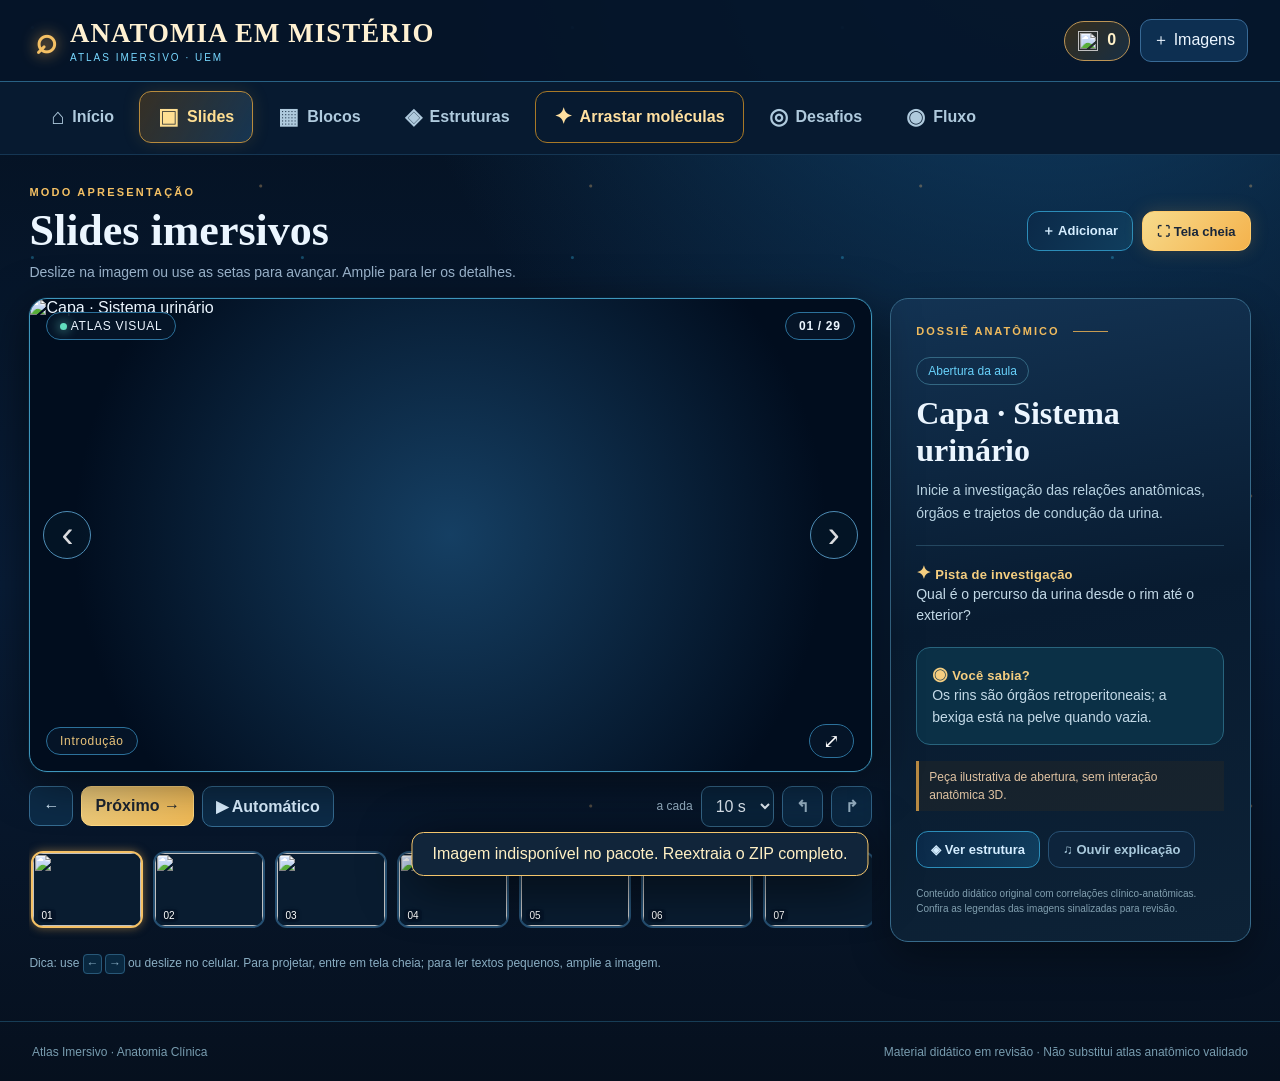
==== index.html @ 7cb75765 "Add files via upload" ====
<!doctype html>
<html lang="pt-BR">
<head>
 <meta charset="UTF-8"><meta name="viewport" content="width=device-width, initial-scale=1, viewport-fit=cover">
 <meta name="theme-color" content="#07152c"><meta name="description" content="Atlas Imersivo: slides anatômicos, blocos temáticos, 170 estruturas e desafios clínicos.">
 <meta name="apple-mobile-web-app-capable" content="yes"><meta name="apple-mobile-web-app-status-bar-style" content="black-translucent">
 <link rel="manifest" href="manifest.webmanifest"><link rel="icon" href="icons/icon-192.png"><link rel="apple-touch-icon" href="icons/icon-192.png">
 <title>Atlas Imersivo | Anatomia em Mistério</title>
 <link rel="stylesheet" href="style.css">
 <link rel="stylesheet" href="laboratorio.css">
</head>
<body>
 <div class="stars" aria-hidden="true"></div>
 <div class="app-shell">
  <header class="topbar">
   <button class="brand" data-route="inicio" aria-label="Ir para o início"><span class="brand-mark">⌕</span><span class="brand-text"><strong>ANATOMIA EM MISTÉRIO</strong><small>ATLAS IMERSIVO · UEM</small></span></button>
   <div class="top-right"><span class="coin-chip" title="Moedas recebidas em desafios"><img class="coin-icon" src="assets/1000051016.webp" alt=""> <strong id="coinsTop">0</strong></span><button id="importBtn" class="icon-button" title="Adicionar imagens ao atlas" aria-label="Adicionar imagens">＋ <span class="hide-mobile">Imagens</span></button><button id="installBtn" class="button-install" hidden>Instalar app</button></div>
  </header>
  <nav class="primary-nav" aria-label="Navegação principal">
   <button data-route="inicio" class="nav-item"><span>⌂</span> Início</button>
   <button data-route="slides" class="nav-item active"><span>▣</span> Slides</button>
   <button data-route="blocos" class="nav-item"><span>▦</span> Blocos</button>
   <button data-route="estruturas" class="nav-item"><span>◈</span> Estruturas</button>
   <a href="arrastar.html" class="nav-item lab-nav" style="display:flex;align-items:center;text-decoration:none;color:#ffe2a4"><span>✦</span> Arrastar moléculas</a><button data-route="desafios" class="nav-item"><span>◎</span> Desafios</button><button data-route="fluxo" class="nav-item"><span>◉</span> Fluxo</button>
  </nav>
  <main class="main">
   <section id="inicio" class="view" hidden>
    <div class="home-hero">
      <div class="hero-copy"><span class="eyebrow">UMA EXPERIÊNCIA DE INVESTIGAÇÃO ANATÔMICA</span><h1>Aprenda anatomia como quem desvenda um mistério.</h1><p>Apresente as imagens em sequência, navegue por blocos de estudo, investigue estruturas e resolva desafios com correlação clínica.</p><div class="hero-actions"><button class="btn btn-gold" data-route="slides">▶ Apresentar slides</button><button class="btn btn-outline" data-route="blocos">▦ Explorar blocos</button></div><div class="hero-metrics"><div><b id="homeTotalSlides">29</b><small>imagens</small></div><div><b id="homeTotalStructures">170</b><small>estruturas</small></div><div><b id="homeVisited">0</b><small>slides vistos</small></div></div></div>
      <img src="assets/hero.webp" alt="Ilustração digital do sistema urinário em estilo 3D anatômico" loading="lazy">
    </div>
    <div class="section-head"><div><span class="eyebrow">ESCOLHA SUA JORNADA</span><h2>Como quer estudar hoje?</h2></div></div>
    <div class="path-grid"><button class="path-card lab-path" onclick="window.location.href='arrastar.html'"><span class="path-icon">✦</span><h3>Jogar dentro do néfron</h3><p>Arraste moléculas com o dedo pelos destinos corretos: seis missões interativas, animações e moedas.</p><span class="path-link">Entrar no laboratório →</span></button><button data-route="slides" class="path-card"><span class="path-icon">▣</span><h3>Passar slides</h3><p>Avançar e voltar, projetar em tela cheia, ampliar e configurar avanço automático.</p><span class="path-link">Abrir apresentação →</span></button><button data-route="blocos" class="path-card"><span class="path-icon">▦</span><h3>Estudar em blocos</h3><p>Escolher por tema e abrir uma sequência específica sem perder a ordem da apresentação.</p><span class="path-link">Ver os blocos →</span></button><button data-route="estruturas" class="path-card"><span class="path-icon">◈</span><h3>Atlas anatômico</h3><p>Consultar 170 estruturas, explicação e curiosidade clínica individual.</p><span class="path-link">Explorar estruturas →</span></button></div>
   </section>

   <section id="slides" class="view">
    <div class="section-head"><div><span class="eyebrow">MODO APRESENTAÇÃO</span><h1>Slides imersivos</h1><p>Deslize na imagem ou use as setas para avançar. Amplie para ler os detalhes.</p></div><div class="section-head-actions"><button class="btn btn-outline btn-small" id="slidesImport">＋ Adicionar</button><button class="btn btn-gold btn-small" id="presentationBtn">⛶ Tela cheia</button></div></div>
    <div class="slide-layout">
     <div class="slide-primary">
      <div class="slide-stage" id="slideStage" tabindex="0" aria-label="Apresentação de imagens anatômicas">
       <div class="stage-top"><span class="live-pill"><span class="pulse"></span> ATLAS VISUAL</span><span class="counter" id="slideCounter">01 / 29</span></div>
       <img id="mainSlideImage" src="assets/1000051132.png" alt="Imagem anatômica do slide" draggable="false">
       <div class="stage-bottom"><span id="imageCategory">Enigma</span><button id="zoomSlide" title="Ampliar imagem" aria-label="Ampliar imagem">⤢</button></div>
       <button id="stagePrev" class="stage-arrow prev" aria-label="Slide anterior">‹</button><button id="stageNext" class="stage-arrow next" aria-label="Próximo slide">›</button>
      </div>
      <div class="slide-controls"><div class="control-group"><button id="prevSlide" class="control-btn" aria-label="Anterior">←</button><button id="nextSlide" class="control-btn control-primary">Próximo →</button><button id="playSlide" class="control-btn" aria-label="Avanço automático">▶ Automático</button></div><div class="control-group"><label class="seconds-label" for="intervalSlide">a cada</label><select id="intervalSlide" aria-label="Tempo entre slides"><option value="6">6 s</option><option value="10" selected>10 s</option><option value="15">15 s</option><option value="25">25 s</option></select><button id="movePrev" class="control-btn subtle" title="Mover slide para antes">↰</button><button id="moveNext" class="control-btn subtle" title="Mover slide para depois">↱</button></div></div>
      <div id="thumbStrip" class="thumb-strip" aria-label="Selecionar slide"></div>
     </div>
     <aside class="slide-info" id="slideInfo"><div class="info-label">DOSSIÊ ANATÔMICO <span class="info-line"></span></div><div class="info-tag" id="slideSubtitle">Investigação</div><h2 id="slideTitle"></h2><p id="slideDescription"></p><div class="info-section"><div class="info-title"><span>✦</span> Pista de investigação</div><p id="slideQuestion"></p></div><div class="info-section curiosity"><div class="info-title"><span>◉</span> Você sabia?</div><p id="slideCuriosity"></p></div><div class="caution" id="slideNote"></div><div class="info-actions"><button id="slideStructure" class="btn btn-outline btn-small">◈ Ver estrutura</button><button id="speakBtn" class="btn btn-quiet btn-small">♫ Ouvir explicação</button></div><div class="info-foot">Conteúdo didático original com correlações clínico-anatômicas. Confira as legendas das imagens sinalizadas para revisão.</div></aside>
    </div>
    <div class="kbd-hint">Dica: use <kbd>←</kbd> <kbd>→</kbd> ou deslize no celular. Para projetar, entre em tela cheia; para ler textos pequenos, amplie a imagem.</div>
   </section>

   <section id="blocos" class="view" hidden>
    <div class="section-head"><div><span class="eyebrow">ESTUDO MODULAR</span><h1>Blocos anatômicos</h1><p>Explore as imagens por assunto e abra qualquer bloco no modo Slides.</p></div><button id="blocksImport" class="btn btn-outline btn-small">＋ Adicionar imagens</button></div>
    <div class="filter-row" id="blocksFilters"></div><div class="block-grid" id="blockGrid"></div>
   </section>

   <section id="estruturas" class="view" hidden>
    <div class="section-head"><div><span class="eyebrow">ROTEIRO PRÁTICO DA UEM</span><h1>Atlas de estruturas</h1><p>Localização, explicação anatômica e curiosidade clínica organizadas em nove módulos.</p></div><span class="counter-pill" id="structureCount">170 estruturas</span></div>
    <div class="search-panel"><label class="visually-hidden" for="structureSearch">Buscar estrutura</label><input id="structureSearch" type="search" autocomplete="off" placeholder="⌕ Buscar rim, pelve renal, ureter, útero…"><select id="moduleSelect" aria-label="Filtrar módulo"><option value="all">Todos os módulos</option></select></div>
    <div class="structure-grid" id="structureGrid"></div><div class="more-area"><button id="moreStructures" class="btn btn-outline" hidden>Mostrar mais estruturas</button></div>
   </section>


   <section id="laboratorio" class="view lab-view" hidden aria-label="Jogo imersivo do néfron">
     <div class="lab-hero">
       <div><span class="lab-super">DOSSIÊ INTERATIVO • INVESTIGAÇÃO ANATÔMICA</span><h1>Missão <em>Néfron Vivo</em></h1><p>Você está dentro do laboratório renal. Toque em uma partícula e escolha seu destino, ou arraste-a até uma das zonas. Observe a resposta, aprenda a fisiologia e ganhe moedas.</p></div>
       <div class="lab-hero-score"><img src="assets/1000051016.webp" alt=""/><span>MOEDAS CONQUISTADAS</span><strong id="labCoins">0</strong></div>
     </div>
     <div class="lab-steps" id="labMissionNav" aria-label="Escolha a missão"></div>
     <div class="lab-console">
       <div class="lab-scene">
         <div class="lab-scene-frame">
           <div class="lab-scene-top"><span class="lab-scan-dot"></span><span id="labSceneTag">CÂMERA RENAL • VISTA DIDÁTICA</span><button type="button" id="labImageFull" aria-label="Ver ilustração ampliada">⤢</button></div>
           <img id="labAnatomy" class="lab-figure" src="assets/1000051017.webp" alt="Glomérulo em ilustração médica 3D"/>
           <div class="lab-visual-current" id="labVisualCurrent" aria-hidden="true"></div>
           <div class="lab-scanrings" aria-hidden="true"></div>
           <div class="lab-scene-foot"><span id="labSceneCaption">Barreira de filtração glomerular</span><span>● IMAGEM DIDÁTICA</span></div>
         </div>
         <div class="lab-journey" id="labJourney" aria-label="Andamento do percurso da urina"></div>
         <p class="lab-accuracy">Ilustrações fornecidas para estudo. Os elementos móveis são uma simulação didática, não um modelo 3D com hotspots anatômicos.</p>
         <div class="lab-learning"><div class="lab-learning-title">◎ MISSÃO ANATÔMICA</div><h3 id="labWhyTitle">Da corrente sanguínea ao filtrado</h3><p id="labWhyText"></p></div>
       </div>
       <div class="lab-controls">
         <div class="lab-console-head"><div><span class="lab-super" id="labMissionCode">FASE 01 / 04</span><h2 id="labMissionTitle">Filtração glomerular</h2></div><div class="lab-progress-ring" id="labProgressRing"><strong id="labProgressText">0/6</strong><small>ETAPAS</small></div></div>
         <p class="lab-mission-intro" id="labMissionIntro"></p>
         <div class="lab-progress-track" role="progressbar" aria-label="Progresso da missão" aria-valuemin="0" aria-valuemax="100" aria-valuenow="0" id="labProgressBar"><span id="labProgressFill"></span></div>
         <div class="lab-bank-title"><span>◈</span><strong id="labBankLabel">AMOSTRAS DO SANGUE</strong><span class="lab-hint">Toque ou arraste</span></div>
         <div class="lab-particles" id="labParticles" aria-label="Partículas disponíveis"></div>
         <p class="lab-select-note" id="labSelectNote" aria-live="polite">Escolha uma amostra para começar.</p>
         <div class="lab-zones" id="labTargets" aria-label="Destinos das partículas"></div>
         <div id="labFeedback" class="lab-feedback" role="status" aria-live="polite"><span class="lab-feedback-icon">?</span><div><b>Pronto para investigar?</b><p>Toque em uma partícula e selecione o destino correto.</p></div></div>
         <div class="lab-actions"><button type="button" id="labHintBtn" class="btn btn-outline">◉ Ver pista</button><button type="button" id="labRestartBtn" class="btn btn-outline">↻ Refazer</button><button type="button" id="labNextBtn" class="btn btn-gold" disabled>Próxima missão →</button></div>
       </div>
     </div>
     <div class="lab-bottom"><div class="lab-mini"><strong>Como funciona</strong><p>✓ Toque ou arraste • ✓ Observe o resultado • ✓ Ganhe moedas • ✓ Avance para a próxima fase</p></div><div class="lab-mini"><strong>Progresso salvo</strong><p id="labOverall">Nenhuma fase finalizada.</p></div></div>
   </section>

   <section id="fluxo" class="view" hidden><div class="lab-feature"><span>✦ NOVO JOGO</span><strong>Da imagem para a ação: classifique partículas e conduza a urina.</strong><button class="btn btn-gold btn-small" data-route="laboratorio">Abrir laboratório jogável →</button></div>
    <div class="section-head"><div><span class="eyebrow">MISSÃO FUNCIONAL</span><h1>Da filtração à eliminação</h1><p>Toque em cada etapa para acompanhar uma gota didática pelo sistema urinário.</p></div><span class="counter-pill" id="flowCounter">Etapa 1 de 7</span></div>
    <div class="flow-layout"><div class="flow-stage"><div class="flow-image-wrap"><img id="flowImage" alt="Ilustração da etapa do fluxo urinário"><span id="flowDrop" class="flow-drop" aria-hidden="true">💧</span></div><div class="flow-toolbar"><button class="btn btn-outline" id="flowPrev">← Voltar</button><button class="btn btn-gold" id="flowNext">Avançar →</button></div><div class="flow-steps" id="flowSteps"></div>
    <div class="molecule-game"><div class="molecule-head"><img src="assets/1000051015.webp" alt="Ampulheta sensorial com gotas coloridas"><div><span class="eyebrow">DESAFIO DO FILTRADO</span><h3>O que atravessa normalmente a barreira glomerular?</h3><p>Toque nas partículas que fazem parte do filtrado glomerular normal.</p></div></div><div class="molecules"><button data-molecule="agua" aria-label="Água"><img src="assets/1000051011.webp" alt=""><b>Água</b></button><button data-molecule="proteina" aria-label="Proteína grande"><img src="assets/1000051012.webp" alt=""><b>Proteína grande</b></button><button data-molecule="hemacia" aria-label="Hemácia"><img src="assets/1000051018.webp" alt=""><b>Hemácia</b></button><button data-molecule="ureia" aria-label="Ureia"><img src="assets/1000051016.webp" alt=""><b>Ureia</b></button></div><div id="moleculeFeedback" role="status" aria-live="polite">Escolha as partículas para testar sua hipótese.</div><button class="molecule-reset" id="resetMolecules">Reiniciar seleção</button></div>
   </div><div class="flow-info"><div class="info-label">DOSSIÊ FUNCIONAL</div><h2 id="flowTitle"></h2><p id="flowText"></p><div class="info-section curiosity"><div class="info-title">Você sabia?</div><p id="flowCuriosity"></p></div><p class="flow-disclaimer">A gota animada representa apenas uma jornada pedagógica. As imagens são estáticas e não reproduzem movimentos de líquidos em modelos 3D reais.</p><button class="btn btn-outline" id="flowOpenSlide">Ver imagem nos Slides</button></div></div>
   </section>

   <section id="desafios" class="view" hidden>
    <div class="section-head"><div><span class="eyebrow">LABORATÓRIO DE DESAFIOS</span><h1>Decifre a estrutura</h1><p>Leia a pista anatômica, identifique a estrutura correta e conquiste moedas.</p></div><span class="counter-pill" id="quizScore">0 acertos</span></div>
    <div class="quiz-layout"><div class="quiz-panel"><div class="quiz-head"><span class="live-pill">DESAFIO DE ANATOMIA</span><span id="quizModule" class="quiz-module">Rim e suprarrenal</span></div><h2>Qual estrutura corresponde à descrição?</h2><p id="quizPrompt">Preparando questão...</p><div class="quiz-answers" id="quizAnswers"></div><div id="quizFeedback" class="quiz-feedback" aria-live="polite"></div><div class="quiz-footer"><span>Responda para desbloquear a curiosidade clínica.</span><button id="nextQuiz" class="btn btn-gold btn-small">Outro desafio →</button></div></div><aside class="quiz-side"><span class="path-icon">✦</span><h3>Sua investigação</h3><p>As moedas e estruturas exploradas são salvas neste aparelho.</p><div class="quiz-stat"><span>Moedas</span><b id="coinsQuiz">0</b></div><div class="quiz-stat"><span>Respostas corretas</span><b id="correctQuiz">0</b></div><div class="quiz-stat"><span>Slides visitados</span><b id="slidesQuiz">0</b></div><button id="resetProgress" class="btn btn-quiet btn-small">Zerar progresso</button></aside></div>
   </section>
  </main>
  <footer class="footer"><span>Atlas Imersivo · Anatomia Clínica</span><span>Material didático em revisão · Não substitui atlas anatômico validado</span></footer>
 </div>
 <div class="zoom-modal" id="zoomModal" hidden role="dialog" aria-modal="true" aria-label="Imagem ampliada"><div class="zoom-actions"><span id="zoomCaption"></span><button id="zoomOut" aria-label="Reduzir imagem">−</button><button id="zoomReset" aria-label="Restaurar zoom">100%</button><button id="zoomIn" aria-label="Aumentar imagem">＋</button><button id="zoomClose" aria-label="Fechar">✕</button></div><div id="zoomCanvas" class="zoom-canvas"><img id="zoomImage" alt="Imagem ampliada" draggable="false"></div></div>
 <input type="file" id="fileInput" accept="image/png,image/jpeg,image/webp,image/avif" multiple hidden>
 <div id="toast" class="toast" role="status" aria-live="polite" hidden></div>
 <script type="application/json" id="slides-data">[
  {
    "id": "slide-01",
    "image": "assets/1000050918.png",
    "thumb": "assets/thumb-1000050918.webp",
    "title": "Capa · Sistema urinário",
    "subtitle": "Abertura da aula",
    "description": "Inicie a investigação das relações anatômicas, órgãos e trajetos de condução da urina.",
    "category": "Introdução",
    "question": "Qual é o percurso da urina desde o rim até o exterior?",
    "curiosity": "Os rins são órgãos retroperitoneais; a bexiga está na pelve quando vazia.",
    "structure": "Rins",
    "note": "Peça ilustrativa de abertura, sem interação anatômica 3D."
  },
  {
    "id": "slide-02",
    "image": "assets/1000050921.png",
    "thumb": "assets/thumb-1000050921.webp",
    "title": "Dossiê · Sistema urinário",
    "subtitle": "Visão integrada",
    "description": "Explore as funções renais, os principais órgãos e duas variações anatômicas.",
    "category": "Introdução",
    "question": "Diferencie rim, ureter, bexiga e uretra por suas funções.",
    "curiosity": "A posição renal depende do desenvolvimento embrionário e de suas relações retroperitoneais.",
    "structure": "Rim",
    "note": "Infográfico didático; revisar termos e textos antes de projetar como gabarito."
  },
  {
    "id": "slide-03",
    "image": "assets/1000051122.png",
    "thumb": "assets/thumb-03.webp",
    "title": "Dossiê · Funções dos rins",
    "subtitle": "Fisiologia integrada",
    "description": "Reveja homeostase, equilíbrio ácido-base, controle volêmico e eliminação de metabólitos.",
    "category": "Função",
    "question": "Selecione uma função renal e conecte-a a uma estrutura anatômica.",
    "curiosity": "Além de formar urina, os rins participam do controle da pressão arterial e produzem eritropoietina.",
    "structure": "Córtex renal",
    "note": "Funções devem ser explicadas com precisão fisiológica; regulação da glicose não é um mecanismo exclusivamente renal."
  },
  {
    "id": "slide-04",
    "image": "assets/1000051139.png",
    "thumb": "assets/thumb-1000051139.webp",
    "title": "Localização · Retroperitônio",
    "subtitle": "Topografia renal",
    "description": "Investigue a loja renal e seus limites, com atenção à fáscia renal e à gordura perirrenal.",
    "category": "Topografia",
    "question": "Aponte quais estruturas compõem a loja renal e o que a delimita.",
    "curiosity": "A gordura perirrenal é importante para amortecimento e sustentação do órgão.",
    "structure": "Fáscia renal",
    "note": "Esquema visual: limites e vasos precisam de revisão anatômica."
  },
  {
    "id": "slide-05",
    "image": "assets/1000051134.png",
    "thumb": "assets/thumb-1000051134.webp",
    "title": "Localização e envoltórios",
    "subtitle": "Topografia renal",
    "description": "Analise a posição retroperitoneal e a disposição dos envoltórios próximos aos rins.",
    "category": "Topografia",
    "question": "Diferencie cápsula fibrosa, gordura perirrenal e fáscia renal.",
    "curiosity": "A cápsula fibrosa fica intimamente aderida ao rim; a fáscia renal delimita o compartimento perirrenal.",
    "structure": "Cápsula fibrosa renal",
    "note": "Não use a imagem, isoladamente, para inferir relações vasculares."
  },
  {
    "id": "slide-06",
    "image": "assets/1000051133.png",
    "thumb": "assets/thumb-1000051133.webp",
    "title": "Envoltórios renais · Corte transversal",
    "subtitle": "Envoltórios",
    "description": "Compare cápsula fibrosa, gordura perirrenal e fáscia renal num corte axial.",
    "category": "Envoltórios",
    "question": "Qual camada toca diretamente o parênquima renal?",
    "curiosity": "A cápsula fibrosa adere à superfície renal e pode ser destacada em condições normais.",
    "structure": "Cápsula fibrosa renal",
    "note": "Imagem axial estilizada, com rótulos a verificar; orientação e proporções não equivalem a TC real."
  },
  {
    "id": "slide-07",
    "image": "assets/1000051135.png",
    "thumb": "assets/thumb-1000051135.webp",
    "title": "Relação posterior com as costelas",
    "subtitle": "Topografia renal",
    "description": "Observe a região lombar, a caixa torácica e a proteção óssea dos polos superiores.",
    "category": "Topografia",
    "question": "Qual costela costuma cruzar posteriormente o rim direito? E o esquerdo?",
    "curiosity": "O rim esquerdo relaciona-se habitualmente às costelas XI e XII, e o direito sobretudo à XII.",
    "structure": "Polo superior renal",
    "note": "A imagem contém generalização sobre as costelas; considerar assimetria entre os lados."
  },
  {
    "id": "slide-08",
    "image": "assets/1000050944.png",
    "thumb": "assets/thumb-1000050944.webp",
    "title": "Investigação · Costelas XI e XII",
    "subtitle": "Topografia renal",
    "description": "Compare os polos superiores dos rins com as costelas mais caudais em vista posterior.",
    "category": "Topografia",
    "question": "A relação com as costelas é exatamente igual à direita e à esquerda?",
    "curiosity": "A posição mais inferior do rim direito altera suas relações posteriores.",
    "structure": "Polo superior renal",
    "note": "ATENÇÃO: a relação com XI e XII não é simétrica; o rim direito tipicamente relaciona-se à XII e o esquerdo a XI e XII."
  },
  {
    "id": "slide-09",
    "image": "assets/1000051136.png",
    "thumb": "assets/thumb-1000051136.webp",
    "title": "Relações musculares posteriores",
    "subtitle": "Topografia renal",
    "description": "Reconheça psoas maior e quadrado do lombo em relação às superfícies posteriores renais.",
    "category": "Topografia",
    "question": "Onde ficam o psoas maior e o quadrado do lombo em relação ao rim?",
    "curiosity": "O acesso posterior ao rim requer atenção às camadas musculares, ao diafragma e à pleura.",
    "structure": "Face posterior renal",
    "note": "Ilustração esquemática; verificar a orientação dos vasos antes de citar sua disposição."
  },
  {
    "id": "slide-10",
    "image": "assets/1000050759.png",
    "thumb": "assets/thumb-1000050759.webp",
    "title": "Localização anatômica dos rins",
    "subtitle": "Topografia renal",
    "description": "Acompanhe a explicação de Dra. Yumi e Mika sobre os níveis vertebrais e as relações posteriores.",
    "category": "Topografia",
    "question": "Por que o rim direito está geralmente um pouco mais inferior?",
    "curiosity": "O fígado contribui para a posição inferior relativa do rim direito.",
    "structure": "Polo inferior renal",
    "note": "Arte narrativa didática, com informações vertebrais aproximadas."
  },
  {
    "id": "slide-11",
    "image": "assets/1000051127.png",
    "thumb": "assets/thumb-04.webp",
    "title": "Localização e relações dos rins",
    "subtitle": "Topografia renal",
    "description": "Observe níveis vertebrais, diferenças entre lados e relações com as vísceras abdominais.",
    "category": "Topografia",
    "question": "Associe rim direito ao fígado e rim esquerdo a estômago, baço e pâncreas.",
    "curiosity": "O rim direito costuma estar um pouco mais baixo por causa da presença do fígado.",
    "structure": "Face anterior renal",
    "note": "Ilustração esquemática: a posição exata dos órgãos varia entre indivíduos."
  },
  {
    "id": "slide-12",
    "image": "assets/1000051138.png",
    "thumb": "assets/thumb-1000051138.webp",
    "title": "Anatomia externa · Faces e margens",
    "subtitle": "Morfologia externa",
    "description": "Estude polos, margens, superfícies e hilo renal nos dois lados.",
    "category": "Morfologia",
    "question": "Qual margem renal apresenta o hilo e como é sua concavidade?",
    "curiosity": "Em geral, o hilo situa-se na margem medial, que é côncava.",
    "structure": "Margem medial do rim",
    "note": "A região do hilo contém vasos, nervos e sistema coletor, mas o ureter é continuação da pelve renal."
  },
  {
    "id": "slide-13",
    "image": "assets/1000051137.png",
    "thumb": "assets/thumb-1000051137.webp",
    "title": "Anatomia externa · Hilo renal",
    "subtitle": "Morfologia externa",
    "description": "Observe o hilo, a artéria, a veia e a continuação da pelve renal.",
    "category": "Morfologia",
    "question": "Qual a ordem clássica de anterior para posterior: veia, artéria e pelve?",
    "curiosity": "A relação usual é VAP: veia, artéria e pelve renal.",
    "structure": "Hilo renal",
    "note": "O ureter não é um vaso do pedículo; identificar separadamente pelve renal e ureter."
  },
  {
    "id": "slide-14",
    "image": "assets/1000051124.jpg",
    "thumb": "assets/thumb-05.webp",
    "title": "Rins · Faces e estruturas relacionadas",
    "subtitle": "Morfologia externa",
    "description": "Compare contornos renais e marque mentalmente margem lateral, margem medial e polo inferior.",
    "category": "Morfologia",
    "question": "Localize o hilo na margem medial e trace a saída do ureter.",
    "curiosity": "No hilo renal, a relação habitual de anterior para posterior é veia, artéria e pelve renal.",
    "structure": "Hilo renal",
    "note": "Verifique a correspondência entre números e legendas antes de usar como avaliação."
  },
  {
    "id": "slide-15",
    "image": "assets/1000051130.jpg",
    "thumb": "assets/thumb-06.webp",
    "title": "Rins · Peças anatômicas",
    "subtitle": "Morfologia externa",
    "description": "Estude peças renais com vasos do hilo e estruturas vizinhas, mantendo a comparação lado a lado.",
    "category": "Morfologia",
    "question": "Qual parte da imagem representa o polo superior e onde fica a margem medial?",
    "curiosity": "O tecido adiposo perirrenal contribui para a posição e proteção do rim no retroperitônio.",
    "structure": "Fáscia renal",
    "note": "A numeração deve ser conferida com fonte anatômica confiável."
  },
  {
    "id": "slide-16",
    "image": "assets/1000051129.jpg",
    "thumb": "assets/thumb-07.webp",
    "title": "Rim · Corte longitudinal",
    "subtitle": "Anatomia interna",
    "description": "Percorra córtex, medula, pirâmides, papilas, cálices menores e maiores e pelve renal.",
    "category": "Corte renal",
    "question": "Siga: papila → cálice menor → cálice maior → pelve renal → ureter.",
    "curiosity": "O ápice de cada pirâmide forma uma papila que escoa urina para um cálice menor.",
    "structure": "Papila renal",
    "note": "A numeração é parte da imagem original; as estruturas devem ser identificadas com base anatômica."
  },
  {
    "id": "slide-17",
    "image": "assets/1000051128.png",
    "thumb": "assets/thumb-08.webp",
    "title": "Rim · Atlas numerado",
    "subtitle": "Anatomia interna",
    "description": "Revise os compartimentos do parênquima e o sistema coletor no corte longitudinal.",
    "category": "Corte renal",
    "question": "Diferencie a coluna renal, que é tecido cortical, da pirâmide renal, que pertence à medula.",
    "curiosity": "Os cálices menores recolhem urina nas papilas; a pelve é a dilatação que precede o ureter.",
    "structure": "Pelve renal",
    "note": "Revisar numeração e posições dos rótulos antes de utilizar como gabarito."
  },
  {
    "id": "slide-18",
    "image": "assets/1000051126.png",
    "thumb": "assets/thumb-09.webp",
    "title": "Irrigação renal e suprarrenal",
    "subtitle": "Anatomia vascular",
    "description": "Investigue os ramos segmentares, interlobares e arqueados e sua relação com o rim.",
    "category": "Vascularização",
    "question": "Partindo da artéria renal, procure o trajeto até vasos arqueados na junção corticomedular.",
    "curiosity": "As artérias renais segmentares são funcionalmente terminais, com importância em ressecções segmentares.",
    "structure": "Artéria arqueada",
    "note": "Esquema para estudo; confirmar origens e rótulos dos ramos antes de utilizá-lo como referência cirúrgica."
  },
  {
    "id": "slide-19",
    "image": "assets/1000051017.webp",
    "thumb": "assets/thumb-1000051017.webp",
    "title": "Glomérulo · início da filtração",
    "subtitle": "Fluxo funcional",
    "description": "Observe a representação do corpúsculo renal com capilares e espaço capsular.",
    "category": "Fluxo",
    "question": "Onde o ultrafiltrado se acumula antes de seguir ao túbulo proximal?",
    "curiosity": "A barreira de filtração envolve endotélio fenestrado, membrana basal glomerular e podócitos.",
    "structure": "Cápsula glomerular",
    "note": "Modelo gráfico estilizado, não representa todos os detalhes microscópicos."
  },
  {
    "id": "slide-20",
    "image": "assets/1000050855.webp",
    "thumb": "assets/thumb-1000050855.webp",
    "title": "Néfron · Trajeto tubular",
    "subtitle": "Fluxo funcional",
    "description": "Percorra o túbulo contorcido proximal, alça do néfron, túbulo distal e sistema coletor.",
    "category": "Fluxo",
    "question": "Que segmento desce em direção à medula e retorna ao córtex?",
    "curiosity": "A organização em contracorrente participa da concentração urinária.",
    "structure": "Néfron",
    "note": "Modelo artístico simplificado; sua imagem isolada não substitui atlas histológico."
  },
  {
    "id": "slide-21",
    "image": "assets/1000051021.webp",
    "thumb": "assets/thumb-1000051021.webp",
    "title": "Trocas tubulares · Reabsorção",
    "subtitle": "Fluxo funcional",
    "description": "Observe a representação da interface entre epitélio tubular e sangue.",
    "category": "Fluxo",
    "question": "A reabsorção tubular ocorre do lúmen em direção ao interstício e aos capilares.",
    "curiosity": "A maior parte da água e do sódio filtrados é reabsorvida ao longo do néfron.",
    "structure": "Túbulo proximal",
    "note": "Esquema visual das trocas; os trajetos e setas não são rotulados por soluto."
  },
  {
    "id": "slide-22",
    "image": "assets/1000050858.webp",
    "thumb": "assets/thumb-1000050858.webp",
    "title": "Rim em corte · Sistema coletor",
    "subtitle": "Fluxo funcional",
    "description": "Siga o percurso do conteúdo urinário pelos cálices e pela pelve renal.",
    "category": "Fluxo",
    "question": "Qual estrutura recebe a urina diretamente da papila renal?",
    "curiosity": "O cálice menor envolve a papila renal antes de se unir aos cálices maiores.",
    "structure": "Cálice renal menor",
    "note": "Arte de referência 3D estática; setas indicam fluxo esquemático."
  },
  {
    "id": "slide-23",
    "image": "assets/1000051025.webp",
    "thumb": "assets/thumb-1000051025.webp",
    "title": "Ureter · Peristaltismo",
    "subtitle": "Fluxo funcional",
    "description": "Observe as camadas do ureter e imagine o deslocamento da urina por contrações musculares.",
    "category": "Fluxo",
    "question": "Qual mecanismo move a urina quando estamos deitados?",
    "curiosity": "As ondas peristálticas transportam a urina independentemente da gravidade.",
    "structure": "Ureter",
    "note": "Ilustração artística estática, não é modelo tridimensional manipulável."
  },
  {
    "id": "slide-24",
    "image": "assets/1000051014.webp",
    "thumb": "assets/thumb-1000051014.webp",
    "title": "Bexiga · Armazenamento e saída",
    "subtitle": "Fluxo funcional",
    "description": "Examine a bexiga aberta e o óstio interno da uretra.",
    "category": "Fluxo",
    "question": "Qual região triangular tem vértices nos óstios ureterais e uretral interno?",
    "curiosity": "O trígono vesical tem mucosa mais fixa que outras regiões da bexiga.",
    "structure": "Trígono vesical",
    "note": "Arte conceitual, não possui hotspots anatômicos reais."
  },
  {
    "id": "slide-25",
    "image": "assets/1000051013.webp",
    "thumb": "assets/thumb-1000051013.webp",
    "title": "Bexiga · Enchimento",
    "subtitle": "Fluxo funcional",
    "description": "Compare a distensão da bexiga e o acúmulo gradual de urina.",
    "category": "Fluxo",
    "question": "Qual músculo da parede vesical participa do esvaziamento?",
    "curiosity": "O músculo detrusor contrai durante a micção; os esfíncteres regulam a saída.",
    "structure": "Músculo detrusor",
    "note": "Arte conceitual, não representa o padrão real de jato urinário."
  },
  {
    "id": "slide-26",
    "image": "assets/1000050763.png",
    "thumb": "assets/thumb-1000050763.webp",
    "title": "Caso clínico · Uretra masculina",
    "subtitle": "Uretra e pelve",
    "description": "Estude as quatro regiões uretrais e as estruturas anatômicas da uretra prostática.",
    "category": "Uretra",
    "question": "Que porção atravessa a próstata e apresenta o colículo seminal?",
    "curiosity": "A hiperplasia prostática pode comprimir a uretra prostática e reduzir o jato urinário.",
    "structure": "Uretra prostática",
    "note": "Desenho ilustrativo; observar a ordem das regiões e a diferença entre ductos e seios prostáticos."
  },
  {
    "id": "slide-27",
    "image": "assets/1000051125.png",
    "thumb": "assets/thumb-10.webp",
    "title": "Pelve · Corte mediano",
    "subtitle": "Pelve feminina",
    "description": "Observe relações entre bexiga, útero, vagina e reto em um plano sagital esquemático.",
    "category": "Pelve",
    "question": "Analise as relações da bexiga com útero e vagina em um corte sagital feminino.",
    "curiosity": "A escavação retouterina é a parte mais declive da cavidade peritoneal feminina em posição ortostática.",
    "structure": "Fórnice da vagina",
    "note": "ATENÇÃO: o título superior da imagem diz “pelve masculina”, mas representa anatomia feminina. Usar como ilustração a revisar."
  },
  {
    "id": "slide-28",
    "image": "assets/1000051132.png",
    "thumb": "assets/thumb-01.webp",
    "title": "Enigma 01 · Variações anatômicas",
    "subtitle": "Anatomia em Mistério",
    "description": "Investigue uma configuração incomum dos polos renais e identifique as referências normais antes de levantar hipóteses.",
    "category": "Enigma",
    "question": "Identifique as faces, margens, polos e a posição do hilo renal antes de interpretar uma imagem.",
    "curiosity": "A posição relativa dos polos e do hilo auxilia a reconhecer variações de rotação e fusão renal.",
    "structure": "Hilo renal",
    "note": "A figura é um enigma ilustrativo, não um exame diagnóstico para interpretação isolada."
  },
  {
    "id": "slide-29",
    "image": "assets/1000051131.png",
    "thumb": "assets/thumb-02.webp",
    "title": "Caso 03 · Rim pélvico",
    "subtitle": "Anatomia em Mistério",
    "description": "Compare a posição renal habitual com um rim ectópico na pelve e investigue suas novas relações topográficas.",
    "category": "Enigma",
    "question": "Em um rim pélvico, a posição, rotação e vascularização podem variar em relação ao padrão habitual.",
    "curiosity": "Durante a ascensão embrionária, o rim pode permanecer na pelve, e vasos acessórios podem persistir.",
    "structure": "Polo inferior renal",
    "note": "A imagem é didática; relações específicas e vasos devem ser confirmados em um modelo validado."
  }
]</script>
 <script type="application/json" id="atlas-data">{
  "titulo": "ATLAS IMERSIVO | Anatomia Clínica — Roteiro PWA",
  "subtitulo": "Sistemas urinário e genitais, parede pélvica e períneo",
  "base_estrutural": "Roteiro prático de Anatomia, UEM/DCM/Medicina, seis páginas, fornecido pela usuária",
  "referencia_conceitual": "Moore: Anatomia Orientada para a Clínica, 9ª edição (Guanabara Koogan); textos didáticos autorais, sem referência a trechos/páginas específicos",
  "quantidade_total_de_entradas": 170,
  "modulos": [
    {
      "modulo": "01 — Rim e suprarrenal",
      "pagina_roteiro": 1,
      "cena_3d": "Rins em retroperitônio com transparência progressiva, secção coronal, vasos e pirâmides destacáveis",
      "estruturas": [
        {
          "id": "01_—_rim_e_suprarrenal-001",
          "estrutura": "Margem lateral do rim",
          "explicacao": "Contorno convexo voltado lateralmente, oposto ao hilo renal.",
          "curiosidade_clinica": "Na ultrassonografia, seu contorno ajuda a reconhecer a morfologia renal.",
          "pagina_roteiro": 1
        },
        {
          "id": "01_—_rim_e_suprarrenal-002",
          "estrutura": "Margem medial do rim",
          "explicacao": "Borda côncava voltada para os grandes vasos, onde se abre o hilo.",
          "curiosidade_clinica": "Na vizinhança do hilo situam-se vasos e a pelve renal, essenciais em cirurgias.",
          "pagina_roteiro": 1
        },
        {
          "id": "01_—_rim_e_suprarrenal-003",
          "estrutura": "Hilo renal",
          "explicacao": "Fenda da margem medial que dá passagem ao pedículo renal.",
          "curiosidade_clinica": "Em geral, da frente para trás, encontram-se veia, artéria e pelve renal.",
          "pagina_roteiro": 1
        },
        {
          "id": "01_—_rim_e_suprarrenal-004",
          "estrutura": "Face anterior renal",
          "explicacao": "Superfície relacionada a vísceras abdominais e peritônio, com contatos distintos à direita e à esquerda.",
          "curiosidade_clinica": "O rim direito relaciona-se anteriormente ao fígado; o esquerdo, ao baço e ao estômago.",
          "pagina_roteiro": 1
        },
        {
          "id": "01_—_rim_e_suprarrenal-005",
          "estrutura": "Face posterior renal",
          "explicacao": "Superfície apoiada na parede posterior do abdome e músculos adjacentes.",
          "curiosidade_clinica": "O contato com diafragma e costelas explica cuidados no acesso posterior ao rim.",
          "pagina_roteiro": 1
        },
        {
          "id": "01_—_rim_e_suprarrenal-006",
          "estrutura": "Polo superior renal",
          "explicacao": "Extremidade cranial do rim, próxima à glândula suprarrenal.",
          "curiosidade_clinica": "O rim esquerdo costuma estar ligeiramente mais alto que o direito.",
          "pagina_roteiro": 1
        },
        {
          "id": "01_—_rim_e_suprarrenal-007",
          "estrutura": "Polo inferior renal",
          "explicacao": "Extremidade caudal, normalmente abaixo do polo superior contralateral correspondente.",
          "curiosidade_clinica": "A posição dos polos muda com a respiração pela mobilidade renal.",
          "pagina_roteiro": 1
        },
        {
          "id": "01_—_rim_e_suprarrenal-008",
          "estrutura": "Corpo adiposo pararrenal",
          "explicacao": "Gordura externa à fáscia renal que contribui para sustentação e proteção.",
          "curiosidade_clinica": "Diferencie a gordura pararrenal da perirrenal ao interpretar imagens tomográficas.",
          "pagina_roteiro": 1
        },
        {
          "id": "01_—_rim_e_suprarrenal-009",
          "estrutura": "Fáscia renal",
          "explicacao": "Envoltório de tecido conjuntivo que delimita o compartimento perirrenal.",
          "curiosidade_clinica": "Coleções podem se disseminar conforme os planos fasciais retroperitoneais.",
          "pagina_roteiro": 1
        },
        {
          "id": "01_—_rim_e_suprarrenal-010",
          "estrutura": "Cápsula adiposa perirrenal",
          "explicacao": "Tecido adiposo entre a cápsula fibrosa e a fáscia renal.",
          "curiosidade_clinica": "A gordura perirrenal ajuda a amortecer movimentos e impactos.",
          "pagina_roteiro": 1
        },
        {
          "id": "01_—_rim_e_suprarrenal-011",
          "estrutura": "Cápsula fibrosa renal",
          "explicacao": "Lâmina conjuntiva resistente que recobre diretamente o parênquima renal.",
          "curiosidade_clinica": "Em alguns processos inflamatórios, sua separação cirúrgica pode ser difícil.",
          "pagina_roteiro": 1
        },
        {
          "id": "01_—_rim_e_suprarrenal-012",
          "estrutura": "Córtex renal",
          "explicacao": "Zona periférica que abriga corpúsculos renais e segmentos tubulares.",
          "curiosidade_clinica": "A distinção córtico-medular é parâmetro de avaliação ultrassonográfica.",
          "pagina_roteiro": 1
        },
        {
          "id": "01_—_rim_e_suprarrenal-013",
          "estrutura": "Colunas renais",
          "explicacao": "Extensões do córtex que penetram entre as pirâmides medulares.",
          "curiosidade_clinica": "Colunas proeminentes podem simular massas, apesar de serem variantes normais.",
          "pagina_roteiro": 1
        },
        {
          "id": "01_—_rim_e_suprarrenal-014",
          "estrutura": "Pirâmides renais",
          "explicacao": "Estruturas cônicas medulares cujos ápices se dirigem aos cálices.",
          "curiosidade_clinica": "Os túbulos coletores conduzem urina em direção às papilas.",
          "pagina_roteiro": 1
        },
        {
          "id": "01_—_rim_e_suprarrenal-015",
          "estrutura": "Papilas renais",
          "explicacao": "Ápices das pirâmides que desembocam nos cálices menores.",
          "curiosidade_clinica": "Obstrução ou necrose papilar pode alterar a drenagem urinária.",
          "pagina_roteiro": 1
        },
        {
          "id": "01_—_rim_e_suprarrenal-016",
          "estrutura": "Cálices renais menores",
          "explicacao": "Pequenas cavidades que recebem urina das papilas.",
          "curiosidade_clinica": "O número e a disposição dos cálices variam entre indivíduos.",
          "pagina_roteiro": 1
        },
        {
          "id": "01_—_rim_e_suprarrenal-017",
          "estrutura": "Cálices renais maiores",
          "explicacao": "Cavidades formadas pela confluência de cálices menores.",
          "curiosidade_clinica": "São parte do sistema coletor visualizado em exames contrastados.",
          "pagina_roteiro": 1
        },
        {
          "id": "01_—_rim_e_suprarrenal-018",
          "estrutura": "Pelve renal",
          "explicacao": "Expansão funiliforme que recebe urina dos cálices maiores antes do ureter.",
          "curiosidade_clinica": "Cálculos nessa região podem comprometer a drenagem de vários cálices.",
          "pagina_roteiro": 1
        },
        {
          "id": "01_—_rim_e_suprarrenal-019",
          "estrutura": "Artéria segmentar renal superior",
          "explicacao": "Ramo arterial que irriga um território renal superior.",
          "curiosidade_clinica": "As artérias segmentares têm pouca circulação colateral funcional, relevante em ressecções.",
          "pagina_roteiro": 1
        },
        {
          "id": "01_—_rim_e_suprarrenal-020",
          "estrutura": "Artéria segmentar renal anterossuperior",
          "explicacao": "Ramo destinado ao segmento anterossuperior do rim.",
          "curiosidade_clinica": "A irrigação por segmentos permite planejar cirurgias poupadoras de parênquima.",
          "pagina_roteiro": 1
        },
        {
          "id": "01_—_rim_e_suprarrenal-021",
          "estrutura": "Artéria segmentar renal anteroinferior",
          "explicacao": "Ramo destinado ao segmento anteroinferior do rim.",
          "curiosidade_clinica": "A obstrução pode causar isquemia no território irrigado.",
          "pagina_roteiro": 1
        },
        {
          "id": "01_—_rim_e_suprarrenal-022",
          "estrutura": "Artéria segmentar renal inferior",
          "explicacao": "Ramo que atende predominantemente a porção inferior do rim.",
          "curiosidade_clinica": "Artérias polares acessórias podem acompanhar variações dessa distribuição.",
          "pagina_roteiro": 1
        },
        {
          "id": "01_—_rim_e_suprarrenal-023",
          "estrutura": "Artéria arqueada renal",
          "explicacao": "Vaso que acompanha a junção corticomedular, na base das pirâmides.",
          "curiosidade_clinica": "Sua distribuição ajuda a entender a ramificação intrarrenal em imagens.",
          "pagina_roteiro": 1
        },
        {
          "id": "01_—_rim_e_suprarrenal-024",
          "estrutura": "Glândula suprarrenal",
          "explicacao": "Órgão endócrino sobre o polo superior renal, separado funcionalmente do rim.",
          "curiosidade_clinica": "Apesar da proximidade, sua função é hormonal, não de produção de urina.",
          "pagina_roteiro": 1
        },
        {
          "id": "01_—_rim_e_suprarrenal-025",
          "estrutura": "Artérias suprarrenais superiores",
          "explicacao": "Ramos geralmente originados das artérias frênicas inferiores.",
          "curiosidade_clinica": "Uma pequena glândula recebe múltiplos ramos arteriais.",
          "pagina_roteiro": 1
        },
        {
          "id": "01_—_rim_e_suprarrenal-026",
          "estrutura": "Artéria suprarrenal média",
          "explicacao": "Ramo normalmente proveniente da aorta abdominal.",
          "curiosidade_clinica": "O padrão vascular pode variar e importa no planejamento operatório.",
          "pagina_roteiro": 1
        },
        {
          "id": "01_—_rim_e_suprarrenal-027",
          "estrutura": "Artérias suprarrenais inferiores",
          "explicacao": "Ramos habitualmente derivados das artérias renais.",
          "curiosidade_clinica": "As veias suprarrenais têm drenagem assimétrica entre direita e esquerda.",
          "pagina_roteiro": 1
        }
      ],
      "quantidade": 27
    },
    {
      "modulo": "02 — Ureter, bexiga e uretra",
      "pagina_roteiro": 1,
      "cena_3d": "Percurso da urina com gota luminosa, ureter com peristalse e bexiga em corte móvel",
      "estruturas": [
        {
          "id": "02_—_ureter,_bexiga_e_uretra-001",
          "estrutura": "Parte abdominal do ureter",
          "explicacao": "Segmento retroperitoneal que desce da pelve renal até a entrada da pelve.",
          "curiosidade_clinica": "Um cálculo pode impactar-se próximo à junção ureteropélvica.",
          "pagina_roteiro": 1
        },
        {
          "id": "02_—_ureter,_bexiga_e_uretra-002",
          "estrutura": "Parte pélvica do ureter",
          "explicacao": "Segmento que percorre a parede lateral pélvica em direção à bexiga.",
          "curiosidade_clinica": "Na mulher, passa inferiormente à artéria uterina, relação cirúrgica decisiva.",
          "pagina_roteiro": 1
        },
        {
          "id": "02_—_ureter,_bexiga_e_uretra-003",
          "estrutura": "Parte intramural do ureter",
          "explicacao": "Trajeto oblíquo do ureter através da parede vesical.",
          "curiosidade_clinica": "Sua obliquidade ajuda a limitar o refluxo de urina durante a micção.",
          "pagina_roteiro": 1
        },
        {
          "id": "02_—_ureter,_bexiga_e_uretra-004",
          "estrutura": "Ápice da bexiga e ligamento umbilical mediano",
          "explicacao": "Extremidade anterior da bexiga, relacionada ao remanescente fibroso do úraco.",
          "curiosidade_clinica": "Persistências do úraco podem originar alterações na linha mediana.",
          "pagina_roteiro": 1
        },
        {
          "id": "02_—_ureter,_bexiga_e_uretra-005",
          "estrutura": "Corpo da bexiga",
          "explicacao": "Porção distensível que armazena urina entre as micções.",
          "curiosidade_clinica": "Seu volume e sua forma mudam consideravelmente ao encher.",
          "pagina_roteiro": 1
        },
        {
          "id": "02_—_ureter,_bexiga_e_uretra-006",
          "estrutura": "Fundo da bexiga",
          "explicacao": "Superfície posterior, oposta ao ápice, relacionada a estruturas pélvicas.",
          "curiosidade_clinica": "As relações do fundo diferem entre as anatomias masculina e feminina.",
          "pagina_roteiro": 1
        },
        {
          "id": "02_—_ureter,_bexiga_e_uretra-007",
          "estrutura": "Úvula da bexiga",
          "explicacao": "Pequena elevação próxima ao óstio interno da uretra, mais perceptível em certos casos.",
          "curiosidade_clinica": "Na próstata aumentada, a elevação na região do colo pode se acentuar.",
          "pagina_roteiro": 1
        },
        {
          "id": "02_—_ureter,_bexiga_e_uretra-008",
          "estrutura": "Trígono vesical",
          "explicacao": "Área lisa delimitada pelos dois óstios ureterais e pelo óstio interno da uretra.",
          "curiosidade_clinica": "Sua mucosa é menos pregueada do que a do restante da bexiga vazia.",
          "pagina_roteiro": 1
        },
        {
          "id": "02_—_ureter,_bexiga_e_uretra-009",
          "estrutura": "Prega interuretérica",
          "explicacao": "Relevo mucoso que une os óstios dos dois ureteres.",
          "curiosidade_clinica": "Serve como referência de orientação durante a cistoscopia.",
          "pagina_roteiro": 1
        },
        {
          "id": "02_—_ureter,_bexiga_e_uretra-010",
          "estrutura": "Óstio ureteral",
          "explicacao": "Abertura pela qual cada ureter desemboca na bexiga.",
          "curiosidade_clinica": "O aspecto dos jatos ureterais pode ser observado em exames endoscópicos.",
          "pagina_roteiro": 1
        },
        {
          "id": "02_—_ureter,_bexiga_e_uretra-011",
          "estrutura": "Óstio interno da uretra",
          "explicacao": "Abertura na saída da bexiga para a uretra.",
          "curiosidade_clinica": "Integra a região do colo vesical, fundamental no mecanismo de continência.",
          "pagina_roteiro": 1
        },
        {
          "id": "02_—_ureter,_bexiga_e_uretra-012",
          "estrutura": "Uretra masculina intramural",
          "explicacao": "Curto trecho uretral no colo vesical, antes da próstata.",
          "curiosidade_clinica": "Sua topografia participa dos mecanismos de fechamento do colo vesical.",
          "pagina_roteiro": 1
        },
        {
          "id": "02_—_ureter,_bexiga_e_uretra-013",
          "estrutura": "Uretra masculina prostática",
          "explicacao": "Segmento que atravessa a próstata e recebe aberturas dos ductos ejaculatórios.",
          "curiosidade_clinica": "Doenças da próstata podem alterar o fluxo urinário.",
          "pagina_roteiro": 1
        },
        {
          "id": "02_—_ureter,_bexiga_e_uretra-014",
          "estrutura": "Uretra masculina membranácea",
          "explicacao": "Trecho curto que atravessa a região do esfíncter externo da uretra.",
          "curiosidade_clinica": "Lesões pélvicas podem comprometer esse segmento e a continência.",
          "pagina_roteiro": 1
        },
        {
          "id": "02_—_ureter,_bexiga_e_uretra-015",
          "estrutura": "Uretra masculina esponjosa",
          "explicacao": "Segmento longo que percorre o corpo esponjoso do pênis.",
          "curiosidade_clinica": "Possui dilatação distal chamada fossa navicular.",
          "pagina_roteiro": 1
        },
        {
          "id": "02_—_ureter,_bexiga_e_uretra-016",
          "estrutura": "Óstio externo da uretra masculina",
          "explicacao": "Abertura terminal da uretra na glande.",
          "curiosidade_clinica": "É um dos pontos relativamente estreitos da uretra masculina.",
          "pagina_roteiro": 1
        },
        {
          "id": "02_—_ureter,_bexiga_e_uretra-017",
          "estrutura": "Fossa navicular da uretra",
          "explicacao": "Dilatação distal da uretra esponjosa localizada na glande.",
          "curiosidade_clinica": "Seu formato é relevante para instrumentação uretral.",
          "pagina_roteiro": 1
        },
        {
          "id": "02_—_ureter,_bexiga_e_uretra-018",
          "estrutura": "Óstio interno da uretra feminina",
          "explicacao": "Abertura da uretra no colo da bexiga.",
          "curiosidade_clinica": "A uretra feminina é mais curta do que a masculina.",
          "pagina_roteiro": 1
        },
        {
          "id": "02_—_ureter,_bexiga_e_uretra-019",
          "estrutura": "Óstio externo da uretra feminina",
          "explicacao": "Abertura uretral no vestíbulo da vulva, anterior ao óstio vaginal.",
          "curiosidade_clinica": "Sua proximidade com o períneo ajuda a compreender a ascensão de infecções.",
          "pagina_roteiro": 1
        }
      ],
      "quantidade": 19
    },
    {
      "modulo": "03 — Escroto, testículo, epidídimo e funículo",
      "pagina_roteiro": 2,
      "cena_3d": "Anatomia masculina em 3D com camadas do escroto destacáveis, testículo e epidídimo giratórios",
      "estruturas": [
        {
          "id": "03_—_escroto,_testículo,_epidídimo_e_funículo-001",
          "estrutura": "Pele do escroto e rafe",
          "explicacao": "Revestimento cutâneo fino com linha mediana de fusão visível.",
          "curiosidade_clinica": "A rafe continua no períneo e na face inferior do pênis.",
          "pagina_roteiro": 2
        },
        {
          "id": "03_—_escroto,_testículo,_epidídimo_e_funículo-002",
          "estrutura": "Túnica de dartos",
          "explicacao": "Camada de músculo liso e fáscia superficial que enruga a pele escrotal.",
          "curiosidade_clinica": "Sua contração ajuda a regular as condições térmicas testiculares.",
          "pagina_roteiro": 2
        },
        {
          "id": "03_—_escroto,_testículo,_epidídimo_e_funículo-003",
          "estrutura": "Polo superior do testículo",
          "explicacao": "Extremidade superior próxima à cabeça do epidídimo.",
          "curiosidade_clinica": "É importante diferenciar testículo e epidídimo na palpação.",
          "pagina_roteiro": 2
        },
        {
          "id": "03_—_escroto,_testículo,_epidídimo_e_funículo-004",
          "estrutura": "Polo inferior do testículo",
          "explicacao": "Extremidade inferior próxima à cauda do epidídimo.",
          "curiosidade_clinica": "A posição e a fixação têm relevância na torção testicular.",
          "pagina_roteiro": 2
        },
        {
          "id": "03_—_escroto,_testículo,_epidídimo_e_funículo-005",
          "estrutura": "Face lateral do testículo",
          "explicacao": "Superfície voltada lateralmente, parcialmente recoberta por túnica vaginal.",
          "curiosidade_clinica": "A túnica vaginal permite certo deslizamento no interior do escroto.",
          "pagina_roteiro": 2
        },
        {
          "id": "03_—_escroto,_testículo,_epidídimo_e_funículo-006",
          "estrutura": "Face medial do testículo",
          "explicacao": "Superfície dirigida ao septo escrotal.",
          "curiosidade_clinica": "O testículo esquerdo frequentemente ocupa posição mais baixa que o direito.",
          "pagina_roteiro": 2
        },
        {
          "id": "03_—_escroto,_testículo,_epidídimo_e_funículo-007",
          "estrutura": "Margem anterior do testículo",
          "explicacao": "Borda mais livre, oposta à fixação epididimária posterior.",
          "curiosidade_clinica": "A orientação das margens ajuda na identificação anatômica em peças.",
          "pagina_roteiro": 2
        },
        {
          "id": "03_—_escroto,_testículo,_epidídimo_e_funículo-008",
          "estrutura": "Margem posterior do testículo",
          "explicacao": "Borda relacionada ao epidídimo e à entrada e saída de vasos.",
          "curiosidade_clinica": "É área essencial ao reconhecer a anatomia do cordão espermático.",
          "pagina_roteiro": 2
        },
        {
          "id": "03_—_escroto,_testículo,_epidídimo_e_funículo-009",
          "estrutura": "Lâmina visceral da túnica vaginal",
          "explicacao": "Serosa aderida à superfície testicular em parte de sua extensão.",
          "curiosidade_clinica": "Entre as lâminas pode acumular-se líquido, formando hidrocele.",
          "pagina_roteiro": 2
        },
        {
          "id": "03_—_escroto,_testículo,_epidídimo_e_funículo-010",
          "estrutura": "Lâmina parietal da túnica vaginal",
          "explicacao": "Serosa que reveste internamente o saco vaginal testicular.",
          "curiosidade_clinica": "A cavidade entre as lâminas normalmente contém pequena quantidade de líquido.",
          "pagina_roteiro": 2
        },
        {
          "id": "03_—_escroto,_testículo,_epidídimo_e_funículo-011",
          "estrutura": "Ligamento superior do epidídimo",
          "explicacao": "Fixação da cabeça do epidídimo ao testículo.",
          "curiosidade_clinica": "Ajuda a identificar a ligação anatômica na extremidade superior.",
          "pagina_roteiro": 2
        },
        {
          "id": "03_—_escroto,_testículo,_epidídimo_e_funículo-012",
          "estrutura": "Ligamento inferior do epidídimo",
          "explicacao": "Fixação da cauda do epidídimo ao testículo.",
          "curiosidade_clinica": "Sua posição ajuda a reconhecer a transição para o ducto deferente.",
          "pagina_roteiro": 2
        },
        {
          "id": "03_—_escroto,_testículo,_epidídimo_e_funículo-013",
          "estrutura": "Seio do epidídimo",
          "explicacao": "Recesso da túnica vaginal entre testículo e corpo do epidídimo.",
          "curiosidade_clinica": "Sua presença facilita a distinção das duas estruturas numa dissecação.",
          "pagina_roteiro": 2
        },
        {
          "id": "03_—_escroto,_testículo,_epidídimo_e_funículo-014",
          "estrutura": "Cabeça do epidídimo",
          "explicacao": "Porção volumosa superior que recebe dúctulos eferentes testiculares.",
          "curiosidade_clinica": "Alterações podem manifestar-se como aumento de volume palpável.",
          "pagina_roteiro": 2
        },
        {
          "id": "03_—_escroto,_testículo,_epidídimo_e_funículo-015",
          "estrutura": "Corpo do epidídimo",
          "explicacao": "Porção intermediária que contém ducto muito enovelado.",
          "curiosidade_clinica": "O longo ducto, apesar de compacto, participa da maturação espermática.",
          "pagina_roteiro": 2
        },
        {
          "id": "03_—_escroto,_testículo,_epidídimo_e_funículo-016",
          "estrutura": "Cauda do epidídimo",
          "explicacao": "Extremidade inferior que continua com o ducto deferente.",
          "curiosidade_clinica": "É local de armazenamento espermático antes do transporte.",
          "pagina_roteiro": 2
        },
        {
          "id": "03_—_escroto,_testículo,_epidídimo_e_funículo-017",
          "estrutura": "Fáscia espermática interna",
          "explicacao": "Revestimento do funículo derivado da fáscia transversal.",
          "curiosidade_clinica": "Sua origem pode ser reconstituída seguindo a descida testicular.",
          "pagina_roteiro": 2
        },
        {
          "id": "03_—_escroto,_testículo,_epidídimo_e_funículo-018",
          "estrutura": "Fáscia cremastérica",
          "explicacao": "Camada conjuntiva associada ao músculo cremáster.",
          "curiosidade_clinica": "Está relacionada às camadas da parede abdominal durante a descida testicular.",
          "pagina_roteiro": 2
        },
        {
          "id": "03_—_escroto,_testículo,_epidídimo_e_funículo-019",
          "estrutura": "Músculo cremáster",
          "explicacao": "Músculo estriado que eleva o testículo em certas situações.",
          "curiosidade_clinica": "O reflexo cremastérico integra o exame neurológico e escrotal.",
          "pagina_roteiro": 2
        },
        {
          "id": "03_—_escroto,_testículo,_epidídimo_e_funículo-020",
          "estrutura": "Fáscia espermática externa",
          "explicacao": "Cobertura superficial derivada da aponeurose do músculo oblíquo externo.",
          "curiosidade_clinica": "O funículo preserva uma memória anatômica das camadas abdominais.",
          "pagina_roteiro": 2
        }
      ],
      "quantidade": 20
    },
    {
      "modulo": "04 — Ductos e glândulas masculinas",
      "pagina_roteiro": 2,
      "cena_3d": "Trajeto da célula espermática com ductos em destaque e próstata em corte translúcido",
      "estruturas": [
        {
          "id": "04_—_ductos_e_glândulas_masculinas-001",
          "estrutura": "Parte escrotal do ducto deferente",
          "explicacao": "Trecho que emerge da cauda do epidídimo dentro do escroto.",
          "curiosidade_clinica": "É palpável como cordão firme e pode ser abordado em vasectomia.",
          "pagina_roteiro": 2
        },
        {
          "id": "04_—_ductos_e_glândulas_masculinas-002",
          "estrutura": "Parte funicular do ducto deferente",
          "explicacao": "Porção que ascende no funículo espermático.",
          "curiosidade_clinica": "Acompanhá-la ajuda a localizar os componentes do funículo.",
          "pagina_roteiro": 2
        },
        {
          "id": "04_—_ductos_e_glândulas_masculinas-003",
          "estrutura": "Parte inguinal do ducto deferente",
          "explicacao": "Segmento que atravessa o canal inguinal rumo à cavidade abdominal.",
          "curiosidade_clinica": "Sua relação com o anel inguinal importa em hérnias e cirurgias.",
          "pagina_roteiro": 2
        },
        {
          "id": "04_—_ductos_e_glândulas_masculinas-004",
          "estrutura": "Parte pélvica do ducto deferente",
          "explicacao": "Segmento que alcança a região posterior da bexiga e próstata.",
          "curiosidade_clinica": "Cruza superiormente o ureter próximo à bexiga.",
          "pagina_roteiro": 2
        },
        {
          "id": "04_—_ductos_e_glândulas_masculinas-005",
          "estrutura": "Ampola do ducto deferente",
          "explicacao": "Dilatação terminal antes da união com o ducto da glândula seminal.",
          "curiosidade_clinica": "Contribui para formar o ducto ejaculatório.",
          "pagina_roteiro": 2
        },
        {
          "id": "04_—_ductos_e_glândulas_masculinas-006",
          "estrutura": "Glândula seminal",
          "explicacao": "Glândula par posterior à bexiga que produz parte significativa do líquido seminal.",
          "curiosidade_clinica": "Não é simplesmente um reservatório de espermatozoides, apesar do nome.",
          "pagina_roteiro": 2
        },
        {
          "id": "04_—_ductos_e_glândulas_masculinas-007",
          "estrutura": "Ducto ejaculatório",
          "explicacao": "Canal formado pela união do ducto deferente com o ducto da glândula seminal.",
          "curiosidade_clinica": "Abre-se na uretra prostática junto ao colículo seminal.",
          "pagina_roteiro": 2
        },
        {
          "id": "04_—_ductos_e_glândulas_masculinas-008",
          "estrutura": "Base da próstata",
          "explicacao": "Superfície superior próxima ao colo da bexiga.",
          "curiosidade_clinica": "O crescimento prostático pode dificultar o esvaziamento vesical.",
          "pagina_roteiro": 2
        },
        {
          "id": "04_—_ductos_e_glândulas_masculinas-009",
          "estrutura": "Ápice da próstata",
          "explicacao": "Extremidade inferior próxima ao esfíncter externo da uretra.",
          "curiosidade_clinica": "Sua proximidade uretral é importante em cirurgia prostática.",
          "pagina_roteiro": 2
        },
        {
          "id": "04_—_ductos_e_glândulas_masculinas-010",
          "estrutura": "Face posterior da próstata",
          "explicacao": "Superfície voltada para o reto, separada por planos fasciais.",
          "curiosidade_clinica": "A proximidade permite avaliação clínica pelo toque retal.",
          "pagina_roteiro": 2
        },
        {
          "id": "04_—_ductos_e_glândulas_masculinas-011",
          "estrutura": "Faces inferolaterais da próstata",
          "explicacao": "Superfícies relacionadas ao assoalho pélvico e ao levantador do ânus.",
          "curiosidade_clinica": "Relações musculofasciais importam na preservação de continência.",
          "pagina_roteiro": 2
        },
        {
          "id": "04_—_ductos_e_glândulas_masculinas-012",
          "estrutura": "Face inferior da próstata (termo do roteiro)",
          "explicacao": "Expressão constante do material que exige revisão de correspondência com ápice e superfícies anatômicas.",
          "curiosidade_clinica": "O app deverá sinalizar nomenclatura sujeita à conferência docente, não tratá-la como uma face independente consolidada.",
          "pagina_roteiro": 2
        },
        {
          "id": "04_—_ductos_e_glândulas_masculinas-013",
          "estrutura": "Crista uretral prostática",
          "explicacao": "Crista longitudinal na parede posterior da uretra prostática.",
          "curiosidade_clinica": "Constitui referência para identificar o colículo seminal.",
          "pagina_roteiro": 2
        },
        {
          "id": "04_—_ductos_e_glândulas_masculinas-014",
          "estrutura": "Colículo seminal",
          "explicacao": "Elevação da crista uretral onde se relacionam aberturas dos ductos ejaculatórios.",
          "curiosidade_clinica": "É referência anatômica útil na endoscopia urológica.",
          "pagina_roteiro": 2
        },
        {
          "id": "04_—_ductos_e_glândulas_masculinas-015",
          "estrutura": "Utrículo prostático",
          "explicacao": "Pequena bolsa cega que se abre próximo ao colículo seminal.",
          "curiosidade_clinica": "Representa um remanescente do desenvolvimento embrionário.",
          "pagina_roteiro": 2
        },
        {
          "id": "04_—_ductos_e_glândulas_masculinas-016",
          "estrutura": "Seio prostático",
          "explicacao": "Sulco em cada lado da crista uretral que recebe ductos prostáticos.",
          "curiosidade_clinica": "Explica por que secreções prostáticas alcançam a uretra nessa região.",
          "pagina_roteiro": 2
        },
        {
          "id": "04_—_ductos_e_glândulas_masculinas-017",
          "estrutura": "Glândula bulbouretral",
          "explicacao": "Pequena glândula par que drena para a uretra esponjosa proximal.",
          "curiosidade_clinica": "Seu muco contribui para lubrificar a uretra.",
          "pagina_roteiro": 2
        }
      ],
      "quantidade": 17
    },
    {
      "modulo": "05 — Pênis e corte transversal",
      "pagina_roteiro": 3,
      "cena_3d": "Modelo anatômico didático do pênis com secção transversal interativa e estruturas eréteis isoláveis",
      "estruturas": [
        {
          "id": "05_—_pênis_e_corte_transversal-001",
          "estrutura": "Raiz do pênis",
          "explicacao": "Parte fixa, constituída por bulbo e ramos ancorados ao períneo.",
          "curiosidade_clinica": "A fixação ao arco púbico e à membrana perineal ajuda na estabilidade.",
          "pagina_roteiro": 3
        },
        {
          "id": "05_—_pênis_e_corte_transversal-002",
          "estrutura": "Ramos do pênis",
          "explicacao": "Segmentos proximais dos corpos cavernosos fixos aos ramos isquiopúbicos.",
          "curiosidade_clinica": "São recobertos pelo músculo isquiocavernoso.",
          "pagina_roteiro": 3
        },
        {
          "id": "05_—_pênis_e_corte_transversal-003",
          "estrutura": "Bulbo do pênis",
          "explicacao": "Expansão proximal do corpo esponjoso situada no períneo.",
          "curiosidade_clinica": "Relaciona-se à uretra e ao músculo bulboesponjoso.",
          "pagina_roteiro": 3
        },
        {
          "id": "05_—_pênis_e_corte_transversal-004",
          "estrutura": "Corpo do pênis",
          "explicacao": "Parte pendente que contém tecidos eréteis e a uretra esponjosa.",
          "curiosidade_clinica": "Não contém osso, e sua rigidez ocorre pela hemodinâmica dos tecidos eréteis.",
          "pagina_roteiro": 3
        },
        {
          "id": "05_—_pênis_e_corte_transversal-005",
          "estrutura": "Rafe do pênis",
          "explicacao": "Linha de fusão na face inferior do pênis.",
          "curiosidade_clinica": "É continuidade superficial da rafe escrotal e perineal.",
          "pagina_roteiro": 3
        },
        {
          "id": "05_—_pênis_e_corte_transversal-006",
          "estrutura": "Dorso do pênis",
          "explicacao": "Face superior do órgão em posição anatômica flácida.",
          "curiosidade_clinica": "É referência para vasos e nervos dorsais durante procedimentos.",
          "pagina_roteiro": 3
        },
        {
          "id": "05_—_pênis_e_corte_transversal-007",
          "estrutura": "Corpos cavernosos",
          "explicacao": "Dois cilindros eréteis dorsais com trabéculas e espaços vasculares.",
          "curiosidade_clinica": "O enchimento sanguíneo e a restrição do retorno venoso sustentam a ereção.",
          "pagina_roteiro": 3
        },
        {
          "id": "05_—_pênis_e_corte_transversal-008",
          "estrutura": "Corpo esponjoso",
          "explicacao": "Cilindro erétil ventral que envolve a uretra esponjosa.",
          "curiosidade_clinica": "Mantém a uretra relativamente permeável durante a ereção.",
          "pagina_roteiro": 3
        },
        {
          "id": "05_—_pênis_e_corte_transversal-009",
          "estrutura": "Glande do pênis",
          "explicacao": "Expansão distal do corpo esponjoso.",
          "curiosidade_clinica": "Concentra terminações sensitivas e abriga o óstio uretral externo.",
          "pagina_roteiro": 3
        },
        {
          "id": "05_—_pênis_e_corte_transversal-010",
          "estrutura": "Coroa da glande",
          "explicacao": "Borda saliente da glande junto ao sulco coronário.",
          "curiosidade_clinica": "É uma referência anatômica externa importante na inspeção.",
          "pagina_roteiro": 3
        },
        {
          "id": "05_—_pênis_e_corte_transversal-011",
          "estrutura": "Colo da glande",
          "explicacao": "Região estreitada proximal à coroa da glande.",
          "curiosidade_clinica": "Delimita a passagem para o corpo do pênis.",
          "pagina_roteiro": 3
        },
        {
          "id": "05_—_pênis_e_corte_transversal-012",
          "estrutura": "Prepúcio",
          "explicacao": "Dobra de pele que pode recobrir a glande.",
          "curiosidade_clinica": "A impossibilidade de retração patológica constitui fimose.",
          "pagina_roteiro": 3
        },
        {
          "id": "05_—_pênis_e_corte_transversal-013",
          "estrutura": "Frênulo do prepúcio",
          "explicacao": "Prega ventral que conecta prepúcio à face inferior da glande.",
          "curiosidade_clinica": "É uma estrutura sensível cuja tração excessiva pode causar desconforto.",
          "pagina_roteiro": 3
        },
        {
          "id": "05_—_pênis_e_corte_transversal-014",
          "estrutura": "Pele do pênis",
          "explicacao": "Revestimento externo relativamente móvel e fino.",
          "curiosidade_clinica": "A mobilidade cutânea facilita a expansão do corpo do pênis.",
          "pagina_roteiro": 3
        },
        {
          "id": "05_—_pênis_e_corte_transversal-015",
          "estrutura": "Tela subcutânea do pênis",
          "explicacao": "Tecido conjuntivo subcutâneo superficial aos envoltórios profundos.",
          "curiosidade_clinica": "Seus planos ajudam a compreender a disseminação de edema.",
          "pagina_roteiro": 3
        },
        {
          "id": "05_—_pênis_e_corte_transversal-016",
          "estrutura": "Túnica albugínea dos corpos cavernosos",
          "explicacao": "Envoltório fibroso espesso que contém os dois corpos cavernosos.",
          "curiosidade_clinica": "Participa do mecanismo de rigidez ao limitar sua expansão.",
          "pagina_roteiro": 3
        },
        {
          "id": "05_—_pênis_e_corte_transversal-017",
          "estrutura": "Septo do pênis",
          "explicacao": "Partição entre os dois corpos cavernosos, frequentemente incompleta distalmente.",
          "curiosidade_clinica": "Conecta a organização anatômica bilateral dos corpos cavernosos.",
          "pagina_roteiro": 3
        },
        {
          "id": "05_—_pênis_e_corte_transversal-018",
          "estrutura": "Túnica albugínea do corpo esponjoso",
          "explicacao": "Envoltório fibroso mais delgado ao redor do corpo esponjoso.",
          "curiosidade_clinica": "Deve ser diferenciada da fáscia profunda do pênis, que é outra camada.",
          "pagina_roteiro": 3
        },
        {
          "id": "05_—_pênis_e_corte_transversal-019",
          "estrutura": "Fáscia profunda do pênis (de Buck)",
          "explicacao": "Envoltório fascial que circunda os tecidos eréteis, profundo à fáscia superficial.",
          "curiosidade_clinica": "Atua como plano anatômico importante em traumas e cirurgias.",
          "pagina_roteiro": 3
        }
      ],
      "quantidade": 19
    },
    {
      "modulo": "06 — Ovário, tuba e ligamentos",
      "pagina_roteiro": 4,
      "cena_3d": "Cavidade pélvica feminina com anexos móveis, tuba em lupa, folículo e óvulo como animações didáticas",
      "estruturas": [
        {
          "id": "06_—_ovário,_tuba_e_ligamentos-001",
          "estrutura": "Margem livre do ovário",
          "explicacao": "Borda ovariana não aderida ao mesovário.",
          "curiosidade_clinica": "A superfície ovariana e suas relações variam ao longo da vida.",
          "pagina_roteiro": 4
        },
        {
          "id": "06_—_ovário,_tuba_e_ligamentos-002",
          "estrutura": "Margem mesovárica do ovário",
          "explicacao": "Borda de fixação ao mesovário, relacionada ao hilo ovariano.",
          "curiosidade_clinica": "É a região de entrada e saída dos vasos ovarianos.",
          "pagina_roteiro": 4
        },
        {
          "id": "06_—_ovário,_tuba_e_ligamentos-003",
          "estrutura": "Extremidade tubária do ovário",
          "explicacao": "Polo voltado para a tuba uterina.",
          "curiosidade_clinica": "Sua proximidade com as fímbrias favorece a captação do ovócito.",
          "pagina_roteiro": 4
        },
        {
          "id": "06_—_ovário,_tuba_e_ligamentos-004",
          "estrutura": "Extremidade uterina do ovário",
          "explicacao": "Polo voltado para o útero.",
          "curiosidade_clinica": "Dá inserção ao ligamento próprio do ovário.",
          "pagina_roteiro": 4
        },
        {
          "id": "06_—_ovário,_tuba_e_ligamentos-005",
          "estrutura": "Ligamento útero-ovárico",
          "explicacao": "Faixa fibromuscular que une ovário ao útero.",
          "curiosidade_clinica": "É remanescente do gubernáculo embrionário.",
          "pagina_roteiro": 4
        },
        {
          "id": "06_—_ovário,_tuba_e_ligamentos-006",
          "estrutura": "Ligamento suspensor do ovário",
          "explicacao": "Prega peritoneal que fixa ovário à parede lateral e conduz vasos ovarianos.",
          "curiosidade_clinica": "É um marco crucial para evitar lesões vasculares em anexectomias.",
          "pagina_roteiro": 4
        },
        {
          "id": "06_—_ovário,_tuba_e_ligamentos-007",
          "estrutura": "Infundíbulo da tuba uterina",
          "explicacao": "Extremidade em funil da tuba, aberta para a cavidade peritoneal pelo óstio abdominal.",
          "curiosidade_clinica": "Existe comunicação potencial entre a cavidade peritoneal e a via genital feminina.",
          "pagina_roteiro": 4
        },
        {
          "id": "06_—_ovário,_tuba_e_ligamentos-008",
          "estrutura": "Fímbrias da tuba, incluindo fímbria ovárica",
          "explicacao": "Projeções digitiformes junto ao infundíbulo que auxiliam a captação ovocitária.",
          "curiosidade_clinica": "O ovócito não percorre um tubo diretamente ligado à superfície ovariana.",
          "pagina_roteiro": 4
        },
        {
          "id": "06_—_ovário,_tuba_e_ligamentos-009",
          "estrutura": "Ampola da tuba uterina",
          "explicacao": "Segmento mais longo e dilatado da tuba.",
          "curiosidade_clinica": "É o local mais comum de fertilização e também de gestação tubária.",
          "pagina_roteiro": 4
        },
        {
          "id": "06_—_ovário,_tuba_e_ligamentos-010",
          "estrutura": "Istmo da tuba uterina",
          "explicacao": "Trecho medial mais estreito e de parede mais espessa.",
          "curiosidade_clinica": "É referência topográfica em procedimentos tubários.",
          "pagina_roteiro": 4
        },
        {
          "id": "06_—_ovário,_tuba_e_ligamentos-011",
          "estrutura": "Parte uterina da tuba e óstio uterino",
          "explicacao": "Segmento que atravessa a parede uterina e se abre na cavidade do útero.",
          "curiosidade_clinica": "Comunica o lúmen tubário diretamente com a cavidade uterina.",
          "pagina_roteiro": 4
        },
        {
          "id": "06_—_ovário,_tuba_e_ligamentos-012",
          "estrutura": "Ligamento redondo do útero",
          "explicacao": "Faixa derivada do gubernáculo que segue ao canal inguinal até os grandes lábios.",
          "curiosidade_clinica": "Pode produzir dor por tração durante a gestação.",
          "pagina_roteiro": 4
        },
        {
          "id": "06_—_ovário,_tuba_e_ligamentos-013",
          "estrutura": "Ligamento largo do útero",
          "explicacao": "Dobra dupla de peritônio que se estende do útero para a parede lateral da pelve.",
          "curiosidade_clinica": "Não é o principal suporte mecânico do útero, apesar do nome.",
          "pagina_roteiro": 4
        },
        {
          "id": "06_—_ovário,_tuba_e_ligamentos-014",
          "estrutura": "Mesovário",
          "explicacao": "Pequena prega do ligamento largo que se conecta ao ovário.",
          "curiosidade_clinica": "Ajuda a localizar o hilo do ovário.",
          "pagina_roteiro": 4
        },
        {
          "id": "06_—_ovário,_tuba_e_ligamentos-015",
          "estrutura": "Mesossalpinge",
          "explicacao": "Porção do ligamento largo que sustenta a tuba uterina.",
          "curiosidade_clinica": "Seus vasos e pregas são relevantes na cirurgia das tubas.",
          "pagina_roteiro": 4
        },
        {
          "id": "06_—_ovário,_tuba_e_ligamentos-016",
          "estrutura": "Mesométrio",
          "explicacao": "Porção maior e inferior do ligamento largo adjacente ao útero.",
          "curiosidade_clinica": "Seu desdobramento ajuda a reconhecer planos operatórios pélvicos.",
          "pagina_roteiro": 4
        }
      ],
      "quantidade": 16
    },
    {
      "modulo": "07 — Útero e vagina",
      "pagina_roteiro": 4,
      "cena_3d": "Útero flutuante e seccionado, alternando camadas endometrial e muscular, colo e fórnices em detalhe",
      "estruturas": [
        {
          "id": "07_—_útero_e_vagina-001",
          "estrutura": "Face anterior do útero",
          "explicacao": "Superfície vesical voltada para a bexiga.",
          "curiosidade_clinica": "A proximidade anatômica explica a atenção à bexiga em cirurgias uterinas.",
          "pagina_roteiro": 4
        },
        {
          "id": "07_—_útero_e_vagina-002",
          "estrutura": "Face posterior do útero",
          "explicacao": "Superfície intestinal voltada para o espaço reto-uterino.",
          "curiosidade_clinica": "O fundo de saco reto-uterino pode acumular líquido livre na pelve.",
          "pagina_roteiro": 4
        },
        {
          "id": "07_—_útero_e_vagina-003",
          "estrutura": "Fundo do útero",
          "explicacao": "Porção arredondada superior às entradas das tubas uterinas.",
          "curiosidade_clinica": "Sua altura é parâmetro clínico acompanhado durante a gestação.",
          "pagina_roteiro": 4
        },
        {
          "id": "07_—_útero_e_vagina-004",
          "estrutura": "Corpo do útero",
          "explicacao": "Maior porção do órgão, com paredes musculares espessas.",
          "curiosidade_clinica": "As fibras do miométrio são essenciais para contrações uterinas.",
          "pagina_roteiro": 4
        },
        {
          "id": "07_—_útero_e_vagina-005",
          "estrutura": "Colo do útero",
          "explicacao": "Porção inferior cilíndrica que se continua com a vagina.",
          "curiosidade_clinica": "A zona de transformação cervical é relevante no rastreamento citológico.",
          "pagina_roteiro": 4
        },
        {
          "id": "07_—_útero_e_vagina-006",
          "estrutura": "Canal do colo do útero",
          "explicacao": "Canal que conecta a cavidade uterina à vagina através dos óstios.",
          "curiosidade_clinica": "O muco cervical varia com o ciclo reprodutivo.",
          "pagina_roteiro": 4
        },
        {
          "id": "07_—_útero_e_vagina-007",
          "estrutura": "Porção supravaginal do colo",
          "explicacao": "Segmento cervical situado acima da inserção da vagina.",
          "curiosidade_clinica": "Relaciona-se intimamente ao trajeto do ureter na cirurgia pélvica.",
          "pagina_roteiro": 4
        },
        {
          "id": "07_—_útero_e_vagina-008",
          "estrutura": "Istmo do útero",
          "explicacao": "Região estreita de transição entre o corpo e o colo.",
          "curiosidade_clinica": "Na gestação contribui para a formação do segmento uterino inferior.",
          "pagina_roteiro": 4
        },
        {
          "id": "07_—_útero_e_vagina-009",
          "estrutura": "Porção vaginal do colo",
          "explicacao": "Segmento que se projeta para o interior superior da vagina.",
          "curiosidade_clinica": "Sua projeção delimita os fórnices vaginais.",
          "pagina_roteiro": 4
        },
        {
          "id": "07_—_útero_e_vagina-010",
          "estrutura": "Óstio do útero e lábios anterior/posterior",
          "explicacao": "Abertura inferior do canal cervical, delimitada pelos lábios do colo.",
          "curiosidade_clinica": "Seu formato pode variar conforme a história obstétrica.",
          "pagina_roteiro": 4
        },
        {
          "id": "07_—_útero_e_vagina-011",
          "estrutura": "Cavidade do útero",
          "explicacao": "Espaço interno potencial revestido por endométrio, geralmente triangular em plano frontal.",
          "curiosidade_clinica": "É a cavidade avaliada na investigação de alterações endometriais.",
          "pagina_roteiro": 4
        },
        {
          "id": "07_—_útero_e_vagina-012",
          "estrutura": "Miométrio",
          "explicacao": "Espessa camada de músculo liso da parede uterina.",
          "curiosidade_clinica": "Suas contrações comprimem vasos após o parto e reduzem hemorragia.",
          "pagina_roteiro": 4
        },
        {
          "id": "07_—_útero_e_vagina-013",
          "estrutura": "Endométrio",
          "explicacao": "Revestimento mucoso interno do corpo uterino, sujeito a mudanças cíclicas.",
          "curiosidade_clinica": "A camada funcional é eliminada na menstruação; a basal participa da regeneração.",
          "pagina_roteiro": 4
        },
        {
          "id": "07_—_útero_e_vagina-014",
          "estrutura": "Fórnice vaginal",
          "explicacao": "Recesso da vagina ao redor da porção vaginal do colo.",
          "curiosidade_clinica": "O fórnice posterior fica próximo ao fundo de saco reto-uterino.",
          "pagina_roteiro": 4
        },
        {
          "id": "07_—_útero_e_vagina-015",
          "estrutura": "Parede anterior da vagina",
          "explicacao": "Parede fibromuscular adjacente à uretra e à bexiga.",
          "curiosidade_clinica": "A relação com a uretra é importante para compreender algumas formas de prolapso.",
          "pagina_roteiro": 4
        },
        {
          "id": "07_—_útero_e_vagina-016",
          "estrutura": "Parede posterior da vagina",
          "explicacao": "Parede próxima ao reto e ao corpo perineal inferiormente.",
          "curiosidade_clinica": "Suporte deficiente pode participar da formação de retocele.",
          "pagina_roteiro": 4
        },
        {
          "id": "07_—_útero_e_vagina-017",
          "estrutura": "Óstio da vagina",
          "explicacao": "Abertura da vagina no vestíbulo vulvar.",
          "curiosidade_clinica": "Sua forma e aspecto variam fisiologicamente entre pessoas.",
          "pagina_roteiro": 4
        }
      ],
      "quantidade": 17
    },
    {
      "modulo": "08 — Pudendo feminino e clitóris",
      "pagina_roteiro": 5,
      "cena_3d": "Vista anatômica externa clínica e respeitosa com camadas selecionáveis, mapeamento sensitivo e modelo do clitóris completo",
      "estruturas": [
        {
          "id": "08_—_pudendo_feminino_e_clitóris-001",
          "estrutura": "Monte da púbis",
          "explicacao": "Proeminência adiposa anterior à sínfise púbica.",
          "curiosidade_clinica": "A quantidade de tecido adiposo muda com idade e variações hormonais.",
          "pagina_roteiro": 5
        },
        {
          "id": "08_—_pudendo_feminino_e_clitóris-002",
          "estrutura": "Lábios maiores do pudendo",
          "explicacao": "Pregas cutâneas externas que delimitam a rima do pudendo.",
          "curiosidade_clinica": "Compartilham origem embrionária com as estruturas escrotais.",
          "pagina_roteiro": 5
        },
        {
          "id": "08_—_pudendo_feminino_e_clitóris-003",
          "estrutura": "Comissura anterior dos lábios",
          "explicacao": "Região onde as extremidades anteriores dos lábios maiores se encontram.",
          "curiosidade_clinica": "Serve como referência de orientação no exame externo.",
          "pagina_roteiro": 5
        },
        {
          "id": "08_—_pudendo_feminino_e_clitóris-004",
          "estrutura": "Comissura posterior dos lábios",
          "explicacao": "União posterior das pregas labiais, próxima ao períneo.",
          "curiosidade_clinica": "Sua integridade é relevante ao avaliar trauma perineal obstétrico.",
          "pagina_roteiro": 5
        },
        {
          "id": "08_—_pudendo_feminino_e_clitóris-005",
          "estrutura": "Lábios menores do pudendo",
          "explicacao": "Pregas cutaneomucosas internas que delimitam o vestíbulo.",
          "curiosidade_clinica": "Seu tamanho e formato apresentam grande variação anatômica normal.",
          "pagina_roteiro": 5
        },
        {
          "id": "08_—_pudendo_feminino_e_clitóris-006",
          "estrutura": "Vestíbulo da vagina",
          "explicacao": "Espaço entre os lábios menores onde desembocam uretra e vagina.",
          "curiosidade_clinica": "Contém aberturas de glândulas vestibulares.",
          "pagina_roteiro": 5
        },
        {
          "id": "08_—_pudendo_feminino_e_clitóris-007",
          "estrutura": "Prepúcio do clitóris",
          "explicacao": "Prega formada anteriormente pelos lábios menores que cobre parte da glande.",
          "curiosidade_clinica": "A função protetora é semelhante à de outros prepúcios anatômicos.",
          "pagina_roteiro": 5
        },
        {
          "id": "08_—_pudendo_feminino_e_clitóris-008",
          "estrutura": "Frênulo do clitóris",
          "explicacao": "Prega inferior associada à região da glande clitoriana.",
          "curiosidade_clinica": "É útil para orientar a identificação de pequenas estruturas vulvares.",
          "pagina_roteiro": 5
        },
        {
          "id": "08_—_pudendo_feminino_e_clitóris-009",
          "estrutura": "Clitóris",
          "explicacao": "Órgão erétil com raízes, corpo e glande; grande parte é interna.",
          "curiosidade_clinica": "Sua anatomia é muito mais extensa do que apenas a glande visível.",
          "pagina_roteiro": 5
        },
        {
          "id": "08_—_pudendo_feminino_e_clitóris-010",
          "estrutura": "Corpo do clitóris",
          "explicacao": "Porção formada pela união dos corpos cavernosos clitorianos.",
          "curiosidade_clinica": "Encontra-se ligado aos ramos por estruturas de sustentação.",
          "pagina_roteiro": 5
        },
        {
          "id": "08_—_pudendo_feminino_e_clitóris-011",
          "estrutura": "Glande do clitóris",
          "explicacao": "Extremidade visível com elevada sensibilidade tátil.",
          "curiosidade_clinica": "A densidade de terminações sensitivas explica sua importância sensorial.",
          "pagina_roteiro": 5
        },
        {
          "id": "08_—_pudendo_feminino_e_clitóris-012",
          "estrutura": "Óstio externo da uretra feminina",
          "explicacao": "Abertura da via urinária no vestíbulo, anterior ao óstio vaginal.",
          "curiosidade_clinica": "Sua identificação ajuda a diferenciar vias urinária e genital.",
          "pagina_roteiro": 5
        },
        {
          "id": "08_—_pudendo_feminino_e_clitóris-013",
          "estrutura": "Óstio da vagina no vestíbulo",
          "explicacao": "Abertura genital posterior ao meato uretral externo.",
          "curiosidade_clinica": "A anatomia dessa região é variável e não permite inferir histórico sexual.",
          "pagina_roteiro": 5
        }
      ],
      "quantidade": 13
    },
    {
      "modulo": "09 — Pelve, parede pélvica e períneo",
      "pagina_roteiro": 6,
      "cena_3d": "Pelve óssea em 3D com planos obstétricos, músculos coloridos por camadas e diafragma pélvico móvel",
      "estruturas": [
        {
          "id": "09_—_pelve,_parede_pélvica_e_períneo-001",
          "estrutura": "Conjugado anatômico da entrada pélvica",
          "explicacao": "Distância ântero-posterior entre promontório sacral e margem superior da sínfise púbica.",
          "curiosidade_clinica": "Os valores didáticos em centímetros são aproximados e dependem de variação individual.",
          "pagina_roteiro": 6
        },
        {
          "id": "09_—_pelve,_parede_pélvica_e_períneo-002",
          "estrutura": "Conjugado obstétrico",
          "explicacao": "Menor distância ântero-posterior relevante da entrada pélvica para a passagem fetal.",
          "curiosidade_clinica": "É um parâmetro obstétrico estimado, não diretamente mensurável ao toque comum.",
          "pagina_roteiro": 6
        },
        {
          "id": "09_—_pelve,_parede_pélvica_e_períneo-003",
          "estrutura": "Conjugado diagonal",
          "explicacao": "Distância do promontório sacral à margem inferior da sínfise púbica.",
          "curiosidade_clinica": "Pode ser estimado em exame vaginal e ajudar a inferir o conjugado obstétrico.",
          "pagina_roteiro": 6
        },
        {
          "id": "09_—_pelve,_parede_pélvica_e_períneo-004",
          "estrutura": "Diâmetro transverso máximo da entrada",
          "explicacao": "Maior largura transversal do estreito superior da pelve.",
          "curiosidade_clinica": "Mostra por que a entrada pélvica não deve ser avaliada por uma só medida.",
          "pagina_roteiro": 6
        },
        {
          "id": "09_—_pelve,_parede_pélvica_e_períneo-005",
          "estrutura": "Diâmetro interespinhoso (biespinal)",
          "explicacao": "Distância entre as espinhas isquiáticas, no estreito médio da pelve.",
          "curiosidade_clinica": "A referência do roteiro como diâmetro da saída exige correção topográfica.",
          "pagina_roteiro": 6
        },
        {
          "id": "09_—_pelve,_parede_pélvica_e_períneo-006",
          "estrutura": "Diâmetro sagital da saída pélvica",
          "explicacao": "Medida ântero-posterior da saída da pelve, definida por referências ósseas.",
          "curiosidade_clinica": "Pode variar com a mobilidade do cóccix.",
          "pagina_roteiro": 6
        },
        {
          "id": "09_—_pelve,_parede_pélvica_e_períneo-007",
          "estrutura": "Ligamento sacrotuberal",
          "explicacao": "Ligamento que une sacro à tuberosidade isquiática.",
          "curiosidade_clinica": "Junto com o sacroespinal, transforma incisuras isquiáticas em forames.",
          "pagina_roteiro": 6
        },
        {
          "id": "09_—_pelve,_parede_pélvica_e_períneo-008",
          "estrutura": "Ligamento sacroespinal",
          "explicacao": "Ligamento do sacro/cóccix à espinha isquiática.",
          "curiosidade_clinica": "Divide os forames isquiáticos maior e menor.",
          "pagina_roteiro": 6
        },
        {
          "id": "09_—_pelve,_parede_pélvica_e_períneo-009",
          "estrutura": "Músculo obturador interno",
          "explicacao": "Músculo da parede lateral pélvica que sai pelo forame isquiático menor.",
          "curiosidade_clinica": "Sua fáscia forma arco tendíneo para inserção do levantador do ânus.",
          "pagina_roteiro": 6
        },
        {
          "id": "09_—_pelve,_parede_pélvica_e_períneo-010",
          "estrutura": "Músculo piriforme",
          "explicacao": "Músculo da parede posterolateral pélvica que atravessa o forame isquiático maior.",
          "curiosidade_clinica": "Divide a passagem de importantes vasos e nervos em regiões supra e infrapiriformes.",
          "pagina_roteiro": 6
        },
        {
          "id": "09_—_pelve,_parede_pélvica_e_períneo-011",
          "estrutura": "Músculo isquiococcígeo (coccígeo)",
          "explicacao": "Músculo do diafragma pélvico estendido da espinha isquiática ao sacro/cóccix.",
          "curiosidade_clinica": "Contribui para o apoio das vísceras e acompanha o ligamento sacroespinal.",
          "pagina_roteiro": 6
        },
        {
          "id": "09_—_pelve,_parede_pélvica_e_períneo-012",
          "estrutura": "Músculo levantador do ânus",
          "explicacao": "Grupo muscular principal do diafragma pélvico, suporte das vísceras.",
          "curiosidade_clinica": "Sua integridade é importante na continência e nos prolapsos pélvicos.",
          "pagina_roteiro": 6
        },
        {
          "id": "09_—_pelve,_parede_pélvica_e_períneo-013",
          "estrutura": "Músculo puborretal",
          "explicacao": "Alça do levantador do ânus em torno da junção anorretal.",
          "curiosidade_clinica": "Mantém o ângulo anorretal, relevante para a continência fecal.",
          "pagina_roteiro": 6
        },
        {
          "id": "09_—_pelve,_parede_pélvica_e_períneo-014",
          "estrutura": "Músculo pubococcígeo",
          "explicacao": "Componente medial do levantador do ânus com inserções variadas.",
          "curiosidade_clinica": "Participa do suporte de uretra, vagina/próstata e reto.",
          "pagina_roteiro": 6
        },
        {
          "id": "09_—_pelve,_parede_pélvica_e_períneo-015",
          "estrutura": "Músculo iliococcígeo",
          "explicacao": "Porção posterolateral mais delgada do levantador do ânus.",
          "curiosidade_clinica": "Forma uma espécie de plataforma muscular de suporte pélvico.",
          "pagina_roteiro": 6
        },
        {
          "id": "09_—_pelve,_parede_pélvica_e_períneo-016",
          "estrutura": "Músculo bulboesponjoso",
          "explicacao": "Músculo superficial do períneo que envolve estruturas do bulbo genital.",
          "curiosidade_clinica": "Sua ação difere conforme a organização genital, atuando na dinâmica perineal.",
          "pagina_roteiro": 6
        },
        {
          "id": "09_—_pelve,_parede_pélvica_e_períneo-017",
          "estrutura": "Músculo isquiocavernoso",
          "explicacao": "Músculo superficial que recobre ramos dos corpos cavernosos.",
          "curiosidade_clinica": "Auxilia a manutenção da rigidez dos tecidos eréteis.",
          "pagina_roteiro": 6
        },
        {
          "id": "09_—_pelve,_parede_pélvica_e_períneo-018",
          "estrutura": "Músculo transverso superficial do períneo",
          "explicacao": "Músculo que converge para o corpo perineal.",
          "curiosidade_clinica": "O corpo perineal é um ponto de ancoragem central para vários músculos.",
          "pagina_roteiro": 6
        },
        {
          "id": "09_—_pelve,_parede_pélvica_e_períneo-019",
          "estrutura": "Músculo transverso profundo do períneo",
          "explicacao": "Componente muscular do espaço perineal profundo, com variabilidade anatômica.",
          "curiosidade_clinica": "Sua individualização pode variar entre sexos e descrições anatômicas.",
          "pagina_roteiro": 6
        },
        {
          "id": "09_—_pelve,_parede_pélvica_e_períneo-020",
          "estrutura": "Fossa isquioanal",
          "explicacao": "Espaço cheio de gordura ao lado do canal anal, abaixo do diafragma pélvico.",
          "curiosidade_clinica": "Abscessos podem espalhar-se por seus compartimentos.",
          "pagina_roteiro": 6
        },
        {
          "id": "09_—_pelve,_parede_pélvica_e_períneo-021",
          "estrutura": "Membrana do períneo",
          "explicacao": "Lâmina fibrosa entre os ramos isquiopúbicos, no triângulo urogenital.",
          "curiosidade_clinica": "Separa e delimita planos do períneo profundo e superficial.",
          "pagina_roteiro": 6
        },
        {
          "id": "09_—_pelve,_parede_pélvica_e_períneo-022",
          "estrutura": "Diafragma pélvico",
          "explicacao": "Conjunto do levantador do ânus e do músculo coccígeo com suas fáscias.",
          "curiosidade_clinica": "Move-se dinamicamente na respiração, esforço e sustentação visceral.",
          "pagina_roteiro": 6
        }
      ],
      "quantidade": 22
    }
  ],
  "prompts": {
    "PROMPT MESTRE — construir o PWA": "Crie um PWA educacional de Anatomia Humana para Medicina chamado ATLAS IMERSIVO | ANATOMIA CLÍNICA. Utilize integralmente o banco JSON fornecido, sem omitir estruturas e sem fundir estruturas distintas. O roteiro é dividido em nove cenas: rins/suprarrenais; ureter/bexiga/uretra; escroto/testículo/epidídimo/funículo; ductos/glândulas masculinas; pênis; ovário/tubas/ligamentos; útero/vagina; pudendo/clitóris; pelve/períneo. Interface em português, pensada para Android, tablet, iPhone e desktop. Cada estrutura deve ter ponto clicável anatomicamente alinhado sobre um modelo 3D GLB/glTF, nome, localização, função, explicação do banco, curiosidade clínica, relação espacial, desafio interativo e botão “ver em corte”. NÃO criar hotspots aleatórios nem prometer 3D interativo se apenas uma imagem estática estiver disponível: implemente viewer real com Three.js/model-viewer, rotação por toque, zoom, ocultar/exibir camadas, destacar a malha correta e vista anterior/posterior/coronal/sagital. Caso falte modelo 3D, ofereça SVG anatômico identificado como esquema didático, sem simular precisão de posição. Progresso persistente, estudo offline de textos e imagens, revisão espaçada opcional, acessibilidade e versão instalável com manifest, service worker, ícones 192x192 e 512x512 (inclusive maskable). Visual anime médico 3D de altíssima qualidade, com anatomia fiel, sem gore, paleta azul (orientação), vermelho (artérias), roxo (veias/associação), verde (trajetos), dourado (descobertas), fundo grafite/azul-marinho; iluminação volumétrica discreta. Inclusão de ‘Revisão de nomenclatura’ nos termos apontados. Todo conteúdo deve ser autoral, com referência geral: Moore: Anatomia Orientada para a Clínica, sem inventar citações de páginas. Não copie ilustrações proprietárias.",
    "PROMPT — identidade visual cinematográfica": "Desenhe a interface de um atlas anatômico PWA de Medicina como se fosse um laboratório holográfico premium, composição cinematográfica 3D, atmosfera científica elegante, renderização PBR realista-didática, materiais translúcidos, emissão luminosa sutil nas estruturas selecionadas, tipografia sem serifa muito legível, painel lateral de vidro fosco, arquitetura visual de investigação clínica, indicadores discretos de orientação anatômica, sem excesso de neon, sem poluição visual. No centro, uma peça anatômica anatomicamente correta em alta definição; em volta, nomes curtos e linhas-guia finas. Na parte inferior, barra com ‘Explorar’, ‘Cortes’, ‘Camadas’, ‘Caso clínico’, ‘Quiz’. Interface responsiva 9:16 celular, 4:3 tablet e 16:9 desktop. Nada de anatomia fantástica, nomes trocados ou artérias impossíveis.",
    "PROMPT — tela de estrutura": "Ao tocar uma estrutura, faça a câmera aproximar com transição de 450–700 ms, destacar somente a malha correta em dourado sutil e deixar vizinhos com transparência 20–35%. Abra um card com: nome oficial; localização em uma frase; explicação anatômico-funcional clara em 25–50 palavras; ‘Você sabia?’ (curiosidade clínica em 15–35 palavras); botão ‘Gire para reconhecer’; botão ‘Ver na prática’; desafio de localizar a estrutura sem rótulo; feedback científico respeitoso. Aplique os textos exatamente do JSON após revisão docente. Botões grandes para toque; leitura em voz opcional; legenda nas animações; nenhuma informação escondida apenas por hover.",
    "PROMPT — atlas em camadas": "Implemente controles de camadas para pele/tecido subcutâneo, fáscias, órgãos, músculos, vasos, nervos e vias urinárias ou genitais conforme disponibilidade real de malhas. Ao deslizar o controle, execute uma dissecação digital progressiva de fora para dentro; permitir isolamento, reset, comparação direita/esquerda e captura sem rótulos para avaliação. Preserve relações topográficas, proporções e lateridade. Não confundir fáscia profunda do pênis com túnica albugínea; não representar pelve renal como dilatação distal ao ureter; não desenhar testículo aderido à tuba.",
    "PROMPT — microdesafio e moedas": "Após cada estrutura, oferecer um microdesafio de 20–40 s: localizar em vista diferente, arrastar o nome para o hotspot ou escolher a relação clínica. Resposta correta: +10 pontos e uma moeda anatômica com efeito delicado; incorreta: destacar pista anatômica e permitir tentar novamente sem penalidade humilhante. Recompensas cosméticas, não bloqueie conhecimento. Após 5 estruturas, liberar um caso clínico contextualizado. Fornecer acessibilidade para teclado, leitores de tela, contraste e redução de movimento.",
    "PROMPT — cena renal": "Crie cena didática 3D do retroperitônio com os rins em posição anatômica e suprarrenais, vista anterior e posterior. Alternar rim íntegro e corte coronal mostrando córtex, colunas, pirâmides, papilas, cálices menores, cálices maiores e pelve renal; iluminar o trajeto de uma gota da papila ao ureter. Modo vascular com segmentação renal e artérias arqueadas, sem trocar posições entre cálice e pelve. Animações sutis de respiração e de escoamento da urina. Fundo escuro, texturas realistas não fotográficas, tipografia limpa.",
    "PROMPT — cena vias urinárias": "Mostre ureteres retroperitoneais, bexiga em repouso e enchimento e uretras masculina/feminina em modos separados. Animação de peristalse ureteral e chegada da urina por trajetos intramurais oblíquos. Fazer zoom no trígono vesical com três aberturas corretamente dispostas e na prega interuretérica. Mostrar transparência gradual do colo vesical, uretra prostática/membranácea/esponjosa e uretra feminina, sem misturar os modelos anatômicos.",
    "PROMPT — cena genital masculino": "Atlas anatômico médico 3D do escroto, testículo, epidídimo, funículo espermático, ducto deferente, vesículas seminais, próstata, glândulas bulbouretrais e pênis. Modo de camadas das fáscias e túnicas do escroto; zoom da cabeça/corpo/cauda do epidídimo. Em segundo plano, trajeto verde delicado que acompanha o ducto deferente até a uretra prostática. Cortes do pênis mostram dois corpos cavernosos dorsais e um corpo esponjoso ventral com uretra, sempre anatomia clínica respeitosa, não sexualizada.",
    "PROMPT — cena genital feminino": "Atlas médico 3D da pelve feminina, com ovários, tubas uterinas, ligamento largo, útero e vagina, mais uma cena externa separada com anatomia completa do pudendo e clitóris. Ampliação da ampola tubária e da relação entre fímbrias e ovário. Mostrar útero em corte longitudinal e frontal com miométrio, endométrio, canal cervical e fórnices. Exibir clitóris completo incluindo regiões internas sem redução à glande. Visual clínico pedagógico, proporções corretas e variação anatômica representada respeitosamente.",
    "PROMPT — cena pelve e períneo": "Crie uma pelve óssea translúcida em 3D, com planos da entrada, estreito médio e saída assinalados. Animar isoladamente os conjugados e o diâmetro interespinhoso NO ESTREITO MÉDIO. Mostrar músculos obturador interno, piriforme, levantador do ânus (puborretal, pubococcígeo e iliococcígeo), coccígeo e músculos do períneo em camadas. Para o puborretal, animar suavemente o ângulo anorretal. Não tratar diâmetros médios como valores universais. Interface de investigação clínica com cores e etiquetas discretas."
  },
  "alertas_de_revisao": [
    "Numeração 23 da vascularização renal repete “artéria do segmento renal superior”; mostrar apenas uma estrutura e marcar a duplicata para revisão.",
    "Na página 1 há itens em branco e números interrompidos na coluna do ureter/bexiga; não criar estruturas para preencher lacunas.",
    "A página 2 menciona “face inferior da próstata”; verificar nomenclatura, pois ápice, base e superfícies anterior, posterior e inferolaterais são referências convencionais.",
    "A página 3 aproxima indevidamente “túnica albugínea” e “fáscia profunda do pênis” entre parênteses; ensinar como envoltórios distintos.",
    "A página 4 contém erros de grafia e designação (como “óstio” escrito de outras formas); aplicar correção editorial sem atribuir novo conteúdo ao documento.",
    "A página 6 chama o diâmetro biespinal/interespinhoso de “saída”; mostrar corretamente no estreito médio da pelve.",
    "Os centímetros das medidas pélvicas são valores didáticos aproximados, não critérios universais de avaliação obstétrica.",
    "O roteiro inclui duplicação de “músculo obturador interno”; deduplicar a malha e preservar o apontamento editorial.",
    "As curiosidades e explicações são conteúdo autoral em linha com a perspectiva anatômico-clínica do Moore, mas não são transcrição nem citação de páginas da obra; exigem revisão docente antes da publicação."
  ]
}</script>
 <script src="app.js" defer></script>
 <script src="laboratorio.js" defer></script>
</body>
</html>
---- style.css ----
:root{color-scheme:dark;--bg:#061326;--bg2:#0a2240;--panel:#0c2340;--border:#1d5376;--cyan:#4bd8ff;--gold:#f4c064;--white:#ecf6ff;--muted:#9cb5cd;--red:#ff7872;--green:#68e0ab;--radius:20px}*{box-sizing:border-box}html{scroll-behavior:smooth}body{margin:0;font-family:Inter,"Segoe UI",Roboto,Arial,sans-serif;background:radial-gradient(circle at 82% -12%,#124772 0%,transparent 42%),linear-gradient(180deg,#04101f,#081c36 54%,#06101e);color:var(--white);min-height:100vh}button,input,select{font:inherit}button{cursor:pointer}button:disabled{cursor:not-allowed}img{max-width:100%}[hidden]{display:none!important}h1,h2,h3,p{margin-top:0}.stars{position:fixed;inset:0;pointer-events:none;opacity:.3;background:radial-gradient(circle at 12% 12%,#38c5f9 0 1px,transparent 2px),radial-gradient(circle at 79% 60%,#ffc77c 0 1px,transparent 2px);background-size:270px 230px,330px 310px;z-index:-1}.app-shell{max-width:1600px;margin:auto;min-height:100vh}.topbar{padding:15px clamp(14px,2.5vw,36px);display:flex;align-items:center;justify-content:space-between;gap:12px;background:#061529ee;border-bottom:1px solid #286184}.brand{display:flex;align-items:center;gap:13px;border:none;background:transparent;color:var(--white);text-align:left;padding:3px}.brand-mark{font-size:37px;color:var(--gold);line-height:1;font-weight:bold;text-shadow:0 0 15px #d79e47}.brand-text{display:grid;gap:3px}.brand-text strong{font-family:Georgia,"Times New Roman",serif;letter-spacing:1.1px;font-size:clamp(17px,2.1vw,29px);color:#fff1d2}.brand-text small{font-size:10px;letter-spacing:2px;color:#78d8ff}.top-right{display:flex;align-items:center;gap:10px}.coin-chip,.counter-pill{padding:9px 13px;background:linear-gradient(135deg,#362e1c,#172e44);border:1px solid #bd9555;border-radius:999px;color:#fff1c8;white-space:nowrap}.coin-chip span{color:#f7ce6c}.coin-chip strong{font-variant-numeric:tabular-nums}.button-install{border:1px solid #ffc764;border-radius:12px;color:#152130;background:linear-gradient(#ffe3a0,#f8b958);font-weight:800;padding:10px 16px}.icon-button{color:var(--white);background:#0d2f51;border:1px solid #386a96;border-radius:11px;padding:10px 12px}.primary-nav{display:flex;gap:6px;overflow:auto;padding:9px clamp(12px,2.5vw,36px) 11px;border-bottom:1px solid #153653;background:#071a30;scrollbar-width:thin}.nav-item{border:1px solid transparent;padding:12px 18px;border-radius:12px;background:transparent;color:#afcadd;white-space:nowrap;display:flex;gap:8px;align-items:center;font-weight:600}.nav-item span{font-size:22px}.nav-item:hover{background:#183c58}.nav-item.active{color:#ffdf92;border-color:#b88b3d;background:linear-gradient(120deg,#5a401c90,#163552);box-shadow:0 0 17px #e5a53625}.main{padding:27px clamp(14px,2.3vw,34px) 36px;min-height:76vh}.view{animation:fadeIn .3s ease-out}@keyframes fadeIn{from{opacity:.5;transform:translateY(6px)}to{opacity:1;transform:none}}.section-head{display:flex;justify-content:space-between;align-items:center;gap:18px;flex-wrap:wrap;margin:0 0 18px}.eyebrow{font-size:11px;letter-spacing:2.2px;color:var(--gold);font-weight:800}.section-head h1,.section-head h2{font-family:Georgia,"Times New Roman",serif;font-weight:600;font-size:clamp(26px,3.8vw,44px);margin:5px 0 8px}.section-head p{color:var(--muted);margin:0;font-size:14px}.section-head-actions,.hero-actions{display:flex;gap:9px;flex-wrap:wrap}.btn{border-radius:12px;padding:13px 17px;display:inline-flex;align-items:center;justify-content:center;gap:7px;white-space:nowrap;font-weight:750;transition:filter .2s,transform .2s;border:1px solid #386a96;color:#d4edff;background:#0b3151}.btn:hover{filter:brightness(1.16);transform:translateY(-1px)}.btn-gold{color:#18263a;background:linear-gradient(130deg,#f7db8c,#f4b24c);border:1px solid #ffcb6b;box-shadow:0 0 18px #d19b4236}.btn-outline{background:linear-gradient(115deg,#0b2948,#103e5e);border-color:#2c8db9}.btn-quiet{background:#0d243c;color:#a9c9dc;border-color:#285174}.btn-small{padding:10px 14px;font-size:13px}.home-hero{display:grid;grid-template-columns:1.1fr .9fr;min-height:440px;overflow:hidden;border-radius:24px;border:1px solid #3b799b;background:linear-gradient(120deg,#081b31,#10345a 68%,#061a2b);position:relative;box-shadow:0 18px 60px #0006;margin-bottom:38px}.hero-copy{position:relative;z-index:1;padding:clamp(26px,5vw,68px);display:flex;flex-direction:column;justify-content:center;align-items:start}.hero-copy h1{font-family:Georgia,serif;font-size:clamp(34px,5vw,64px);font-weight:500;line-height:1.08;margin:18px 0}.hero-copy p{font-size:16px;line-height:1.65;color:#b9d6ea;max-width:610px}.home-hero>img{height:100%;width:100%;object-fit:cover;object-position:center;min-height:430px;mask-image:linear-gradient(to right,transparent,#000 30%)}.hero-metrics{display:flex;gap:30px;margin-top:30px}.hero-metrics>div{display:grid;gap:4px}.hero-metrics b{font-size:29px;color:var(--gold)}.hero-metrics small{font-size:12px;color:var(--muted)}.path-grid{display:grid;grid-template-columns:repeat(3,1fr);gap:16px}.path-card{border:1px solid #265c7a;border-radius:20px;background:linear-gradient(135deg,#122d4b,#0a1b32);padding:30px;text-align:left;color:var(--white);min-height:250px}.path-card:hover{border-color:#ffcd70}.path-card h3{font-size:23px;margin:10px 0}.path-card p{color:var(--muted);line-height:1.55}.path-link{color:var(--gold);font-weight:800}.path-icon{font-size:36px;color:var(--gold)}.slide-layout{display:grid;grid-template-columns:minmax(0,1.75fr) minmax(300px,.75fr);gap:18px;align-items:stretch}.slide-primary{min-width:0}.slide-stage{aspect-ratio:16/9;max-height:70vh;min-height:330px;border:1px solid #3e96bb;border-radius:18px;position:relative;overflow:hidden;background:radial-gradient(circle at 50% 50%,#153f63,#010d1e 78%);box-shadow:0 10px 45px #0008,0 0 0 1px #17496e55;display:flex;align-items:center;justify-content:center;outline:0}.slide-stage:focus-visible{outline:2px solid var(--gold)}.slide-stage img{width:100%;height:100%;object-fit:contain;user-select:none;-webkit-user-select:none;cursor:zoom-in}.stage-top,.stage-bottom{position:absolute;left:16px;right:16px;display:flex;align-items:center;justify-content:space-between;gap:10px;pointer-events:none;z-index:3}.stage-top{top:13px}.stage-bottom{bottom:13px}.stage-top .live-pill,.stage-top .counter,.stage-bottom span,.stage-bottom button{pointer-events:auto;backdrop-filter:blur(12px);background:#07172bc9;border:1px solid #2c719b;border-radius:99px;padding:6px 13px;font-size:12px;letter-spacing:.7px}.stage-bottom button{color:white;font-size:20px;line-height:1;cursor:pointer}.stage-bottom span{color:#eac47b}.pulse{display:inline-block;width:7px;height:7px;border-radius:50%;background:#61dfbf;box-shadow:0 0 12px #76ffe8;vertical-align:middle}.counter{font-weight:800;font-variant-numeric:tabular-nums}.stage-arrow{position:absolute;top:50%;transform:translateY(-50%);border:1px solid #5aa1cd;background:#06192ab8;color:white;border-radius:50%;width:48px;height:48px;font-size:36px;line-height:32px;z-index:4;opacity:.86}.stage-arrow:hover{background:#1a527a}.stage-arrow.prev{left:13px}.stage-arrow.next{right:13px}.slide-controls{display:flex;flex-wrap:wrap;justify-content:space-between;gap:10px;padding:14px 0}.control-group{display:flex;gap:8px;align-items:center;flex-wrap:wrap}.control-btn{padding:10px 13px;border:1px solid #356b91;border-radius:10px;background:#0c2a46;color:#daefff;font-weight:650}.control-primary{background:linear-gradient(110deg,#edcb7c,#efb956);border-color:#ffd881;color:#1c2531}.control-btn.playing{border-color:var(--gold);color:var(--gold)}.control-btn.subtle{color:#9eb9cc}.seconds-label{font-size:12px;color:#9db8cc}.slide-controls select{background:#09243d;border:1px solid #386c8f;color:var(--white);padding:10px;border-radius:9px}.thumb-strip{display:flex;gap:10px;overflow-x:auto;scrollbar-width:thin;padding:10px 2px 13px}.thumb{background:#091c30;border:2px solid #254f71;border-radius:12px;position:relative;padding:0;overflow:hidden;flex:0 0 112px;height:77px}.thumb img{display:block;width:100%;height:100%;object-fit:cover}.thumb span{position:absolute;bottom:4px;left:5px;color:white;text-shadow:0 1px 5px #000;background:#061529a9;border-radius:4px;padding:1px 3px;font-size:10px}.thumb.selected{border-color:var(--gold);box-shadow:0 0 10px #e3aa5080}.slide-info{border:1px solid #376a8a;background:linear-gradient(170deg,#133353,#081b30 48%,#0d2236);border-radius:18px;padding:clamp(18px,2vw,28px);min-height:380px;box-shadow:0 16px 40px #0005}.info-label{font-size:11px;letter-spacing:2px;color:#f0bb5e;font-weight:bold}.info-line{display:inline-block;width:35px;vertical-align:middle;border-bottom:1px solid #c69b52;margin-left:8px}.info-tag{display:inline-block;color:#68d1fa;border:1px solid #336782;border-radius:99px;padding:6px 11px;margin-top:20px;font-size:12px}.slide-info h2{font-family:Georgia,serif;font-size:clamp(22px,2.7vw,32px);margin:10px 0}.slide-info>p,.flow-info>p{color:#b8d2e1;line-height:1.65;font-size:14px}.info-section{margin-top:20px;border-top:1px solid #244760;padding-top:16px}.info-section p{font-size:14px;line-height:1.55;color:#c3d9e7;margin-bottom:0}.info-title{font-weight:800;font-size:13px;color:#f5ce80;letter-spacing:.25px}.info-title span{font-size:18px}.info-section.curiosity{background:#0b3046;padding:15px;border:1px solid #28647d;border-radius:14px}.caution{margin-top:16px;color:#e0c3a2;font-size:12px;line-height:1.5;border-left:3px solid #b88a43;padding:7px 10px;background:#3d301d41}.info-actions{display:flex;gap:8px;flex-wrap:wrap;margin-top:20px}.info-foot{font-size:10px;color:#819faf;margin-top:18px;line-height:1.5}.kbd-hint{color:#8aaec3;font-size:12px;margin:14px 0}kbd{padding:2px 5px;border:1px solid #285878;border-radius:4px;background:#092840}.filter-row{display:flex;gap:8px;flex-wrap:wrap;margin:12px 0 20px}.chip{background:#0b2d49;border:1px solid #2c668b;color:#b9d8eb;padding:10px 14px;border-radius:999px;font-size:13px}.chip-active{background:#dfb864;color:#172739;border-color:#f6d58d;font-weight:800}.block-grid{display:grid;grid-template-columns:repeat(3,minmax(0,1fr));gap:18px}.block-card{overflow:hidden;border:1px solid #28577b;border-radius:19px;background:linear-gradient(155deg,#133553,#0b2139)}.block-cover{height:176px;position:relative;background:#051323;overflow:hidden}.block-cover img{height:100%;width:100%;object-fit:cover}.block-cover>span{position:absolute;top:10px;left:10px;background:#081728de;color:var(--gold);border:1px solid #976b37;padding:6px 9px;border-radius:8px;font-size:12px;font-weight:700}.block-body{padding:19px}.block-body h3{font-size:19px;margin:0 0 8px}.block-body>p{color:#afcbdc;font-size:13px;line-height:1.5;min-height:43px}.block-footer{display:flex;align-items:center;justify-content:space-between;gap:6px;padding:12px 0;border-top:1px solid #234b64}.block-footer span{font-size:12px;color:#9ebed0}.block-mini{display:flex;gap:6px;overflow:hidden}.block-mini button{background:transparent;border:1px solid #315f76;border-radius:8px;flex:1;min-width:0;padding:0;height:55px;overflow:hidden}.block-mini img{width:100%;height:100%;object-fit:cover}.search-panel{display:grid;grid-template-columns:minmax(0,1fr) minmax(210px,330px);gap:10px;margin:10px 0 20px}.search-panel input,.search-panel select{width:100%;background:#09243e;color:#e7f4ff;border:1px solid #326181;border-radius:12px;padding:14px}.structure-grid{display:grid;grid-template-columns:repeat(3,minmax(0,1fr));gap:14px}.structure-card{border:1px solid #25577c;background:#0b2540;border-radius:16px;padding:20px}.structure-module{font-size:10px;letter-spacing:.5px;color:var(--gold)}.structure-card h3{font-size:19px;margin:9px 0}.structure-card>p{font-size:14px;line-height:1.55;color:#c0dae9;min-height:58px}.clinical-tip{background:#0b3444;border-left:3px solid #e8b35e;padding:10px 12px;border-radius:0 8px 8px 0}.clinical-tip b{font-size:12px;color:#ffda93}.clinical-tip p{font-size:12px;line-height:1.55;margin:6px 0 0}.structure-challenge{background:transparent;color:#66d6ff;border:0;padding:14px 0 0;font-size:12px;font-weight:bold}.more-area{text-align:center;margin:20px}.quiz-layout{display:grid;grid-template-columns:minmax(0,1.5fr) minmax(270px,.5fr);gap:20px}.quiz-panel,.quiz-side,.flow-info{background:linear-gradient(145deg,#102d4e,#081d33);border:1px solid #2f6381;border-radius:20px;padding:clamp(20px,3vw,36px)}.quiz-head{display:flex;justify-content:space-between;flex-wrap:wrap;gap:6px}.quiz-module{color:#bbd9f0;font-size:12px}.quiz-panel h2{font:normal clamp(22px,3vw,32px) Georgia,serif;margin:28px 0 12px}.quiz-panel>p{font-size:17px;line-height:1.55;max-width:700px}.quiz-answers{display:grid;grid-template-columns:1fr 1fr;gap:12px}.answer{text-align:left;display:flex;gap:12px;align-items:center;border:1px solid #32688a;background:#0b304c;border-radius:13px;color:white;padding:14px;font-size:14px;line-height:1.4;min-height:78px}.answer span{background:#1d4962;border-radius:9px;padding:10px;color:#c3f2ff;font-weight:800}.answer:hover:not(:disabled){border-color:#ecc274}.answer.good{background:#135442;border-color:#58d29e}.answer.bad{background:#633235;border-color:#df8486}.quiz-feedback{margin:14px 0;color:#f8dc9c;line-height:1.5}.quiz-feedback p{color:#d1e3ef;margin-bottom:0}.quiz-footer{border-top:1px solid #27506c;padding-top:20px;display:flex;align-items:center;justify-content:space-between;gap:14px}.quiz-footer span{font-size:12px;color:#9bb8cc}.quiz-side p{color:#b6cee0;font-size:14px;line-height:1.55}.quiz-stat{padding:15px 0;display:flex;align-items:center;justify-content:space-between;border-bottom:1px solid #2b526c;color:#bed5e5}.quiz-stat b{font-size:24px;color:#f1c86b}.quiz-side .btn{margin-top:20px}.flow-layout{display:grid;grid-template-columns:1.3fr .7fr;gap:18px}.flow-stage{background:#081f39;border:1px solid #2e6b8c;border-radius:18px;padding:16px}.flow-image-wrap{position:relative;height:min(57vh,600px);min-height:310px;display:grid;place-items:center;overflow:hidden;background:radial-gradient(circle,#1c5775,#061526 75%);border-radius:14px}.flow-image-wrap img{max-height:100%;max-width:100%;object-fit:contain}.flow-drop{position:absolute;font-size:37px;filter:drop-shadow(0 0 10px #3bd3ff);pointer-events:none;top:8%;left:50%;opacity:0}.flow-drop.animate-drop{animation:flowMove 3.6s ease-in-out forwards}@keyframes flowMove{0%{top:8%;opacity:0}10%{opacity:.9}80%{opacity:.9}100%{top:84%;opacity:0}}.flow-toolbar{display:flex;justify-content:space-between;gap:12px;margin-top:16px}.flow-steps{display:flex;justify-content:center;gap:10px;flex-wrap:wrap;margin-top:16px}.flow-step{height:35px;width:35px;border-radius:50%;background:#0b3654;border:1px solid #3896b8;color:#bbebff}.flow-step-active{background:#f3c869;color:#182c3d;border-color:#ffe3a5;font-weight:bold}.flow-info h2{font-family:Georgia,serif;font-size:26px;margin:16px 0}.flow-disclaimer{font-size:12px!important;color:#d2b68e!important;margin-top:28px}.footer{display:flex;gap:15px;justify-content:space-between;padding:23px clamp(16px,2.5vw,38px);border-top:1px solid #173d56;color:#789caf;font-size:12px}.zoom-modal{position:fixed;inset:0;background:#000f;z-index:100;display:flex;flex-direction:column}.zoom-actions{height:62px;display:flex;align-items:center;gap:8px;padding:12px 15px;background:#091d34;z-index:110}.zoom-actions span{margin-right:auto;overflow:hidden;white-space:nowrap;text-overflow:ellipsis;font-size:13px}.zoom-actions button{background:#163b55;border:1px solid #417ca1;color:#fff;padding:9px 12px;border-radius:9px}.zoom-canvas{flex:1;overflow:auto;display:flex;justify-content:center;align-items:center;touch-action:pan-x pan-y pinch-zoom}.zoom-canvas img{display:block;max-height:calc(100dvh - 75px);max-width:calc(100vw - 40px);object-fit:contain;transition:transform .17s ease;transform-origin:center;user-select:none}.toast{position:fixed;bottom:24px;left:50%;transform:translateX(-50%);padding:12px 20px;border:1px solid #f3c56c;border-radius:12px;background:#11253a;color:#fff0c4;z-index:300;box-shadow:0 10px 50px #0009;max-width:85vw;text-align:center}.visually-hidden{position:absolute!important;width:1px;height:1px;padding:0;margin:-1px;overflow:hidden;clip:rect(0,0,0,0);white-space:nowrap;border:0}.empty-state{padding:35px;color:#abcde2}.slide-stage:fullscreen{width:100vw;height:100dvh;max-height:none;min-height:0;border-radius:0;border:0;aspect-ratio:auto;background:#020911}.slide-stage:fullscreen .stage-arrow{width:58px;height:58px}.presentation-mode .slide-stage{position:fixed!important;inset:0!important;width:100vw!important;height:100dvh!important;max-height:none!important;z-index:95;border-radius:0;border:0;aspect-ratio:auto}.presentation-mode .stage-arrow{width:58px;height:58px}
@media(max-width:1050px){.slide-layout{grid-template-columns:minmax(0,1.35fr) minmax(260px,.85fr)}.block-grid,.structure-grid{grid-template-columns:repeat(2,minmax(0,1fr))}.home-hero{grid-template-columns:1fr .6fr}.slide-stage{min-height:290px}}@media(max-width:760px){.topbar{padding:12px 13px}.brand-mark{font-size:30px}.brand-text strong{font-size:16px}.brand-text small{font-size:9px;letter-spacing:.9px}.hide-mobile{display:none}.icon-button{padding:9px}.primary-nav{padding:6px 8px}.nav-item{padding:10px 11px;font-size:12px}.nav-item span{font-size:17px}.main{padding:18px 12px 22px}.slide-layout,.quiz-layout,.flow-layout{grid-template-columns:1fr}.slide-stage{min-height:0;max-height:none;aspect-ratio:16/10}.stage-arrow{width:35px;height:35px;font-size:29px}.stage-arrow.prev{left:5px}.stage-arrow.next{right:5px}.slide-info{padding:18px}.slide-info .info-section{margin-top:12px;padding-top:12px}.slide-controls{gap:8px}.control-btn{padding:9px}.home-hero{display:flex;flex-direction:column-reverse}.home-hero>img{height:230px;min-height:0;mask-image:linear-gradient(to top,transparent,#000 23%)}.hero-copy{padding:22px}.hero-copy h1{font-size:34px}.hero-metrics{margin-top:15px}.path-grid{grid-template-columns:1fr}.path-card{min-height:190px;padding:20px}.block-grid,.structure-grid{grid-template-columns:1fr 1fr;gap:10px}.block-cover{height:130px}.block-body{padding:12px}.block-body h3{font-size:16px}.block-body p{font-size:12px}.block-footer{flex-wrap:wrap}.structure-card{padding:12px}.structure-card h3{font-size:16px}.structure-card p{font-size:12px}.search-panel{grid-template-columns:1fr}.section-head h1{font-size:30px}.quiz-answers{grid-template-columns:1fr}.flow-image-wrap{height:350px}.footer{flex-direction:column;gap:6px}.thumb{flex-basis:96px;height:68px}}@media(max-width:440px){.block-grid,.structure-grid{grid-template-columns:1fr}.block-cover{height:180px}.stage-top,.stage-bottom{left:7px;right:7px}.stage-top .live-pill,.stage-top .counter{font-size:9px;padding:5px 8px}.nav-item{gap:5px;padding:9px}.top-right{gap:5px}.coin-chip{padding:7px 8px}.slide-controls .control-group:last-child{display:none}.hero-actions .btn{font-size:12px}.zoom-actions span{display:none}.zoom-actions{justify-content:center}}

.coin-icon{width:20px;height:20px;object-fit:contain;vertical-align:middle;margin-right:5px}.molecule-game{border:1px solid #365b81;border-radius:16px;background:linear-gradient(130deg,#0a1830,#142c45);margin-top:20px;padding:17px}.molecule-head{display:flex;gap:15px;align-items:center}.molecule-head>img{width:62px;height:95px;object-fit:contain;flex:0 0 62px}.molecule-head h3{font-size:17px;margin:7px 0}.molecule-head p{color:#aac8dd;font-size:13px;line-height:1.4}.molecules{display:grid;grid-template-columns:repeat(4,minmax(0,1fr));gap:10px;margin:13px 0}.molecules button{background:linear-gradient(#143550,#061c31);border:1px solid #3d7597;border-radius:14px;color:#e4f4ff;display:grid;place-items:center;gap:5px;padding:11px 3px;transition:transform .2s}.molecules button:hover:not(:disabled){transform:translateY(-4px)}.molecules img{width:76px;height:76px;object-fit:contain;animation:particleBreathe 3s ease-in-out infinite}.molecules b{font-size:11px}.molecules button.molecule-right{border:2px solid #5fe2ac;background:#115845}.molecules button.molecule-wrong{border:2px solid #e6797c;background:#592b38}.molecules button:disabled{opacity:.92}.molecule-game #moleculeFeedback{font-size:13px;color:#f7d997;line-height:1.5;min-height:40px}.molecule-reset{background:none;border:0;color:#6cdaff;font-size:12px;padding:5px 0}@keyframes particleBreathe{0%,100%{transform:translateY(0)}50%{transform:translateY(-5px)}}@media(max-width:450px){.molecules{grid-template-columns:repeat(2,1fr)}.molecule-head img{width:45px;flex-basis:45px}.molecule-head h3{font-size:15px}}
---- laboratorio.css ----
/* Laboratório imersivo • interface adaptável para toque */
.lab-nav{border-color:#a87927!important;color:#ffe0a0!important}
.lab-nav.active{background:linear-gradient(130deg,#77501f,#1b3b58)!important;color:#fff!important}
.lab-feature{display:flex;align-items:center;gap:16px;justify-content:space-between;margin:0 0 22px;padding:14px 18px;border:1px solid #daaa55;border-radius:17px;background:linear-gradient(120deg,#45351d,#0b3353 60%,#091b31)}
.lab-feature span{font-size:.8rem;color:#ffca65;font-weight:850;white-space:nowrap}.lab-feature strong{font-weight:600;font-size:.96rem}.lab-feature button{white-space:nowrap}
.lab-path{border-color:#dbaf54!important;background:linear-gradient(135deg,#3c2e19,#10294b)!important}
.lab-view{--lab-turquoise:#65eeff;--lab-gold:#ffd47b;--lab-glass:rgba(13,36,62,.84);padding-bottom:40px}
.lab-hero{min-height:190px;display:flex;align-items:center;justify-content:space-between;gap:25px;padding:30px clamp(18px,4vw,48px);margin-bottom:16px;border:1px solid #936c34;border-radius:25px;overflow:hidden;position:relative;background:linear-gradient(100deg,rgba(14,44,70,.96),rgba(6,20,42,.9)),radial-gradient(circle at 66% 30%,#1f6a8c,transparent 45%);box-shadow:inset 0 0 65px #053a5570,0 18px 50px #020c18ba}
.lab-hero:before{content:'';position:absolute;inset:0;pointer-events:none;opacity:.28;background:repeating-linear-gradient(90deg,transparent 0 54px,#1383b240 55px 56px,transparent 57px 90px)}
.lab-hero>*{position:relative}.lab-super{font-size:.78rem;font-weight:850;color:#73e2ff;letter-spacing:1.6px}.lab-hero h1{margin:9px 0 10px;font:700 clamp(1.85rem,3.9vw,3.7rem)/1.02 Georgia,serif;color:white;text-shadow:0 1px 18px #103d5b}.lab-hero h1 em{color:#ffce7b;font-style:normal}.lab-hero p{max-width:760px;color:#c5e0ef;line-height:1.6;font-size:.99rem;margin:0}.lab-hero-score{flex:0 0 170px;text-align:center;align-items:center;display:grid;justify-items:center;border:1px solid #a47a38;border-radius:22px;background:#05162ccd;padding:10px}.lab-hero-score img{width:62px;height:62px;object-fit:contain}.lab-hero-score span{font-size:10px;letter-spacing:1px;color:#ffd580}.lab-hero-score strong{font-size:2.1rem;color:#fff2d2}
.lab-steps{display:grid;grid-template-columns:repeat(4,minmax(0,1fr));gap:10px;margin-bottom:16px}.lab-step{background:linear-gradient(#0d2d4b,#07182c);border:1px solid #326383;padding:11px 8px;border-radius:13px;color:#9dcee6;display:flex;align-items:center;justify-content:center;gap:10px;font-size:.96rem;font-weight:750;min-height:54px}.lab-step-number{color:#ffe2a2;display:grid;place-items:center;border-radius:99px;background:#28495d;border:1px solid #527a84;min-width:27px;height:27px;font-size:.75rem}.lab-step-active{border-color:#ffcf70;box-shadow:inset 0 0 23px #c986332c,0 0 0 1px #ba8d35;background:linear-gradient(#584421,#1b3850);color:white}.lab-step-done .lab-step-number{background:#0b5d47;border-color:#6ff5aa;color:#cbffef}
.lab-console{display:grid;grid-template-columns:minmax(0,1.03fr) minmax(340px,.97fr);gap:16px;align-items:stretch}.lab-scene,.lab-controls{min-width:0}.lab-scene-frame{height:min(61vw,555px);min-height:385px;position:relative;display:grid;place-items:center;overflow:hidden;border:1px solid #3d97ba;border-radius:24px;background:radial-gradient(ellipse at 50% 47%,#154367 0,#0a2543 44%,#06182c 76%),linear-gradient(90deg,#082743,#06182f);box-shadow:inset 0 0 85px #0b78903b,0 13px 42px #020f22ab}.lab-scene-frame:before{content:'';position:absolute;inset:0;opacity:.29;background:linear-gradient(transparent 97%,#40b3d5 98%),linear-gradient(90deg,transparent 97%,#40b3d5 98%);background-size:46px 46px;mask-image:linear-gradient(to bottom,transparent 5%,#000 40%,transparent 98%)}
.lab-figure{position:relative;z-index:1;display:block;width:96%;height:79%;object-fit:contain;filter:drop-shadow(0 11px 29px #021522) drop-shadow(0 0 20px #11daee2f);animation:lab-drift 5.2s ease-in-out infinite;user-select:none;pointer-events:none}.lab-scene-top{position:absolute;z-index:3;top:0;left:0;right:0;display:flex;align-items:center;gap:9px;padding:13px 16px;background:linear-gradient(#082239e9,transparent);color:#a2eaff;font-weight:850;letter-spacing:1px;font-size:.66rem}.lab-scan-dot{width:8px;height:8px;border-radius:50%;background:#65eeff;box-shadow:0 0 9px #42e9ef;animation:lab-blink 1.8s infinite}.lab-scene-top button{margin-left:auto;border:1px solid #3f9cc1;background:#092c4a9e;color:#d3faff;border-radius:10px;font-size:1.35rem;padding:5px 11px}.lab-scene-foot{position:absolute;z-index:3;bottom:0;left:0;right:0;padding:13px 16px;background:linear-gradient(transparent,#051625eb);display:flex;justify-content:space-between;gap:10px;color:#b6edff;font-size:.73rem}.lab-scene-foot span:last-child{color:#ffd47b;font-size:.62rem;font-weight:800}.lab-scanrings{position:absolute;width:72%;aspect-ratio:1;border-radius:50%;border:1px solid #45d7fa32;box-shadow:0 0 70px #1c9cbe18,inset 0 0 90px #0e739828;pointer-events:none;animation:lab-breathe 5s infinite;z-index:0}.lab-scanrings:before,.lab-scanrings:after{content:'';position:absolute;inset:7%;border:1px dashed #8ddfff22;border-radius:50%}.lab-scanrings:after{inset:-12%}.lab-visual-current{position:absolute;bottom:15%;left:50%;transform:translateX(-50%);pointer-events:none;z-index:2}
.lab-accuracy{font-size:.72rem;color:#86a9be;margin:9px 7px 13px;line-height:1.4}.lab-learning{background:linear-gradient(110deg,#10263d,#0b2237);border:1px solid #2c5779;border-left:3px solid #d1a455;border-radius:16px;padding:18px 20px}.lab-learning-title{font-size:.7rem;font-weight:800;letter-spacing:1.1px;color:#f4c674}.lab-learning h3{font-size:1.12rem;margin:7px 0}.lab-learning p{font-size:.93rem;line-height:1.6;color:#bdd4e3;margin:0}
.lab-controls{background:linear-gradient(155deg,#0b2642,#071c32 68%,#071524);border:1px solid #3c779c;border-radius:24px;padding:clamp(14px,2.1vw,26px);box-shadow:inset 0 1px 0 #4082a361,0 16px 44px #020c19ad;display:flex;flex-direction:column}.lab-console-head{display:flex;align-items:center;justify-content:space-between;gap:20px}.lab-console-head h2{font-size:clamp(1.4rem,2.35vw,2.25rem);margin:7px 0 6px;color:#fff7df}.lab-mission-intro{color:#d7e4f2;line-height:1.56;margin:0 0 15px;font-size:.95rem}.lab-progress-ring{--progress:0%;width:79px;height:79px;flex-shrink:0;display:grid;place-content:center;text-align:center;position:relative;background:radial-gradient(closest-side,#0d233a 82%,transparent 83%),conic-gradient(#f5b951 var(--progress),#22516d 0);border-radius:50%}.lab-progress-ring strong{font-size:1.1rem}.lab-progress-ring small{font-size:9px;color:#93cae2}.lab-progress-track{width:100%;height:7px;border-radius:50px;background:#173954;overflow:hidden;margin-bottom:15px}.lab-progress-track span{display:block;width:0;height:100%;background:linear-gradient(90deg,#3debf0,#ffcb6b);transition:width .35s ease}.lab-bank-title{display:flex;align-items:center;gap:8px;letter-spacing:.65px;font-size:.76rem;color:#d7f6ff;margin:6px 0 10px}.lab-bank-title>span:first-child{color:#ffd17f;font-size:1.1rem}.lab-hint{margin-left:auto;color:#8bb7cb;font-weight:400;font-size:.7rem;white-space:nowrap}.lab-particles{display:grid;grid-template-columns:repeat(3,minmax(0,1fr));gap:9px}.lab-particle{min-width:0;background:linear-gradient(160deg,#16446888,#071e35);border:1px solid #397e9d;border-radius:13px;display:grid;justify-items:center;align-content:center;gap:5px;min-height:98px;padding:7px 4px;position:relative;color:#edfaff;touch-action:none;user-select:none}.lab-particle img{height:48px;width:67px;object-fit:contain;pointer-events:none;filter:drop-shadow(0 0 9px #5bc6f72b)}.lab-particle span{font-size:.78rem;text-align:center;line-height:1.25;font-weight:690}.lab-particle:hover:not(:disabled){border-color:#ffd37c;background:#183d58}.lab-particle-active{outline:2px solid #ffc567;background:#463c2c!important;box-shadow:inset 0 0 20px #af6d1320,0 0 16px #edb15b32}.lab-particle-solved{border-color:#3d816c;background:#102d32;opacity:.58}.lab-particle .lab-check{position:absolute;right:6px;top:5px;background:#0f715c;border-radius:100%;display:grid;place-items:center;width:22px;height:22px;color:#e6fff7}.lab-drag-source{opacity:.5}.lab-select-note{font-size:.81rem;color:#ffe1a4;margin:11px 0 12px;min-height:20px}.lab-zones{display:grid;grid-template-columns:repeat(2,minmax(0,1fr));gap:10px;margin-bottom:13px}.lab-zone{display:flex;align-items:center;gap:7px;padding:12px 9px;text-align:left;min-height:78px;border:1px dashed #56c8e6;border-radius:13px;color:white;background:linear-gradient(135deg,#0a414f,#103652 65%,#082c49);transition:transform .12s,box-shadow .15s}.lab-zone:hover,.lab-zone:focus-visible{box-shadow:0 0 0 2px #ffd880;background:linear-gradient(120deg,#115368,#214157)}.lab-zone-icon{width:31px;height:33px;flex:0 0 31px;border-radius:11px;background:#194c60;display:grid;place-items:center}.lab-zone strong{font-size:.78rem;display:block}.lab-zone small{font-size:.65rem;color:#afdbeb;display:block;line-height:1.3;margin-top:3px}.lab-zone-arrow{margin-left:auto;color:#f6d083}.lab-route-instruction{width:100%;padding:16px;border:1px dashed #e1b668;border-radius:12px;color:#fce3b5;font-size:.87rem;line-height:1.5;background:#7f672016;display:flex;align-items:center;gap:12px}.lab-route-instruction span{font-size:1.9rem}.lab-feedback{display:flex;gap:12px;align-items:center;padding:12px;background:#0d304a;border:1px solid #3a7596;border-radius:13px;min-height:79px;margin-top:auto}.lab-feedback-icon{display:grid;place-items:center;flex:0 0 34px;height:34px;border-radius:50%;background:#275574;font-size:1.2rem;font-weight:900}.lab-feedback b{font-size:.89rem;color:#edf6fc}.lab-feedback p{font-size:.79rem;color:#bcd6e5;margin:5px 0 0;line-height:1.45}.lab-feedback-good{border-color:#54c69c;background:#0b473a55}.lab-feedback-good .lab-feedback-icon{background:#197a5c;color:#fff}.lab-feedback-bad{border-color:#ed926d;background:#4d282c64}.lab-feedback-bad .lab-feedback-icon{background:#8f4a3d;color:white}.lab-win{margin-left:auto;white-space:nowrap;color:#ffdd83;font-size:.83rem;font-weight:800}.lab-actions{display:flex;gap:9px;flex-wrap:wrap;margin-top:13px}.lab-actions .btn{flex:1 0 100px;padding:12px 8px;font-size:.78rem}.lab-actions #labNextBtn{flex:1.6 0 140px}.lab-actions .btn:disabled{opacity:.36;cursor:not-allowed}.lab-bottom{display:grid;grid-template-columns:1fr 1fr;gap:14px;margin-top:17px}.lab-mini{border:1px solid #245570;background:#0b243b;border-radius:14px;padding:16px 20px}.lab-mini strong{color:#ffd68c}.lab-mini p{font-size:.82rem;color:#b2cfdf;margin:6px 0 0;line-height:1.6}.lab-ghost,.lab-drag{position:fixed;pointer-events:none;z-index:9999;transform:translate(-50%,-50%);height:70px;width:70px;display:grid;place-items:center;border-radius:50%;background:#2478a877;box-shadow:0 0 35px #65e9fbc0}.lab-ghost img,.lab-drag img{width:60px;height:60px;object-fit:contain}.lab-drag{opacity:.91;filter:drop-shadow(0 0 16px #53e3eb)}.lab-shake{animation:lab-shake .36s ease-out}.lab-scene .lab-figure:not([src]){display:none}@keyframes lab-drift{0%,100%{transform:translateY(4px) scale(.98)}50%{transform:translateY(-7px) scale(1.01)}}@keyframes lab-breathe{50%{opacity:.35;transform:scale(1.05)}}@keyframes lab-blink{50%{opacity:.4}}@keyframes lab-shake{20%,60%{transform:translateX(-4px)}40%,80%{transform:translateX(5px)}}
@media(max-width:1100px){.lab-console{grid-template-columns:1fr 1fr;gap:12px}.lab-scene-frame{height:525px}.lab-controls{padding:15px}.lab-particle{min-height:86px}.lab-particle img{height:39px}}
@media(max-width:860px){.lab-console{grid-template-columns:1fr}.lab-scene-frame{height:420px;min-height:320px}.lab-controls{padding:19px}.lab-hero-score{flex-basis:125px}.lab-particle{min-height:90px}.lab-particle img{height:43px}.lab-learning{margin-bottom:10px}}
@media(max-width:560px){.lab-hero{padding:19px 15px;align-items:start;gap:12px;min-height:150px}.lab-hero h1{font-size:1.8rem}.lab-hero p{font-size:.77rem}.lab-hero-score{padding:7px;flex:0 0 83px;border-radius:13px}.lab-hero-score img{width:39px;height:39px}.lab-hero-score span{font-size:8px}.lab-hero-score strong{font-size:1.4rem}.lab-super{font-size:.59rem;letter-spacing:1px}.lab-steps{gap:4px}.lab-step{flex-direction:column;gap:2px;min-height:62px;font-size:.66rem;padding:7px 2px}.lab-step-number{height:23px;min-width:23px}.lab-scene-frame{height:365px;min-height:300px}.lab-scene-top{font-size:.53rem}.lab-scene-foot{font-size:.58rem}.lab-figure{height:76%;width:98%}.lab-console-head h2{font-size:1.5rem}.lab-progress-ring{width:64px;height:64px}.lab-particles{gap:7px}.lab-particle{min-height:87px}.lab-particle img{height:43px;width:52px}.lab-particle span{font-size:.68rem}.lab-zones{gap:7px}.lab-zone{padding:9px 6px;gap:5px}.lab-zone-icon{width:25px;flex-basis:25px;height:29px}.lab-zone strong{font-size:.7rem}.lab-zone small{font-size:.58rem}.lab-bottom{grid-template-columns:1fr}.lab-feature{flex-wrap:wrap}.lab-feature button{width:100%}.lab-actions .btn{flex:1 0 43%;font-size:.72rem}}
@media(prefers-reduced-motion:reduce){.lab-figure,.lab-scanrings,.lab-scan-dot{animation:none!important}.lab-particle,.lab-zone,.lab-progress-track span{transition:none!important}}
.lab-journey{border:1px solid #265774;border-radius:14px;padding:12px 14px;background:linear-gradient(90deg,#08243b,#0c2c44);margin-top:12px;overflow:hidden}.lab-journey-title{font-size:.63rem;color:#ffcf83;letter-spacing:1.2px;font-weight:800;margin-bottom:10px}.lab-journey-track{display:flex;align-items:start;justify-content:space-between;gap:4px;overflow-x:auto;padding-bottom:4px;scrollbar-width:thin}.lab-route-node{flex:1 0 48px;min-width:43px;display:grid;place-items:center;gap:4px;font-weight:bold;color:#8cacc4;font-size:.75rem;text-align:center}.lab-route-node:before{content:'';position:absolute}.lab-route-node.reached{color:#83f3d0;text-shadow:0 0 12px #2edbbf}.lab-route-node.waiting{color:#ffd46f;text-shadow:0 0 9px #d49d35}.lab-route-node small{font-size:.54rem;color:#a6c2d5;font-weight:450;line-height:1.25}.lab-route-link{font-size:.7rem;color:#5ba6c5;flex:0 0 8px;padding-top:1px}.lab-journey-mini .lab-route-node{min-width:0;flex-basis:0}.lab-journey-mini .lab-route-node small{font-size:.58rem}@media(max-width:560px){.lab-journey{padding:9px 8px}.lab-route-node{min-width:39px;flex-basis:39px}.lab-route-node small{font-size:.5rem}.lab-journey-mini .lab-route-node small{font-size:.5rem}}
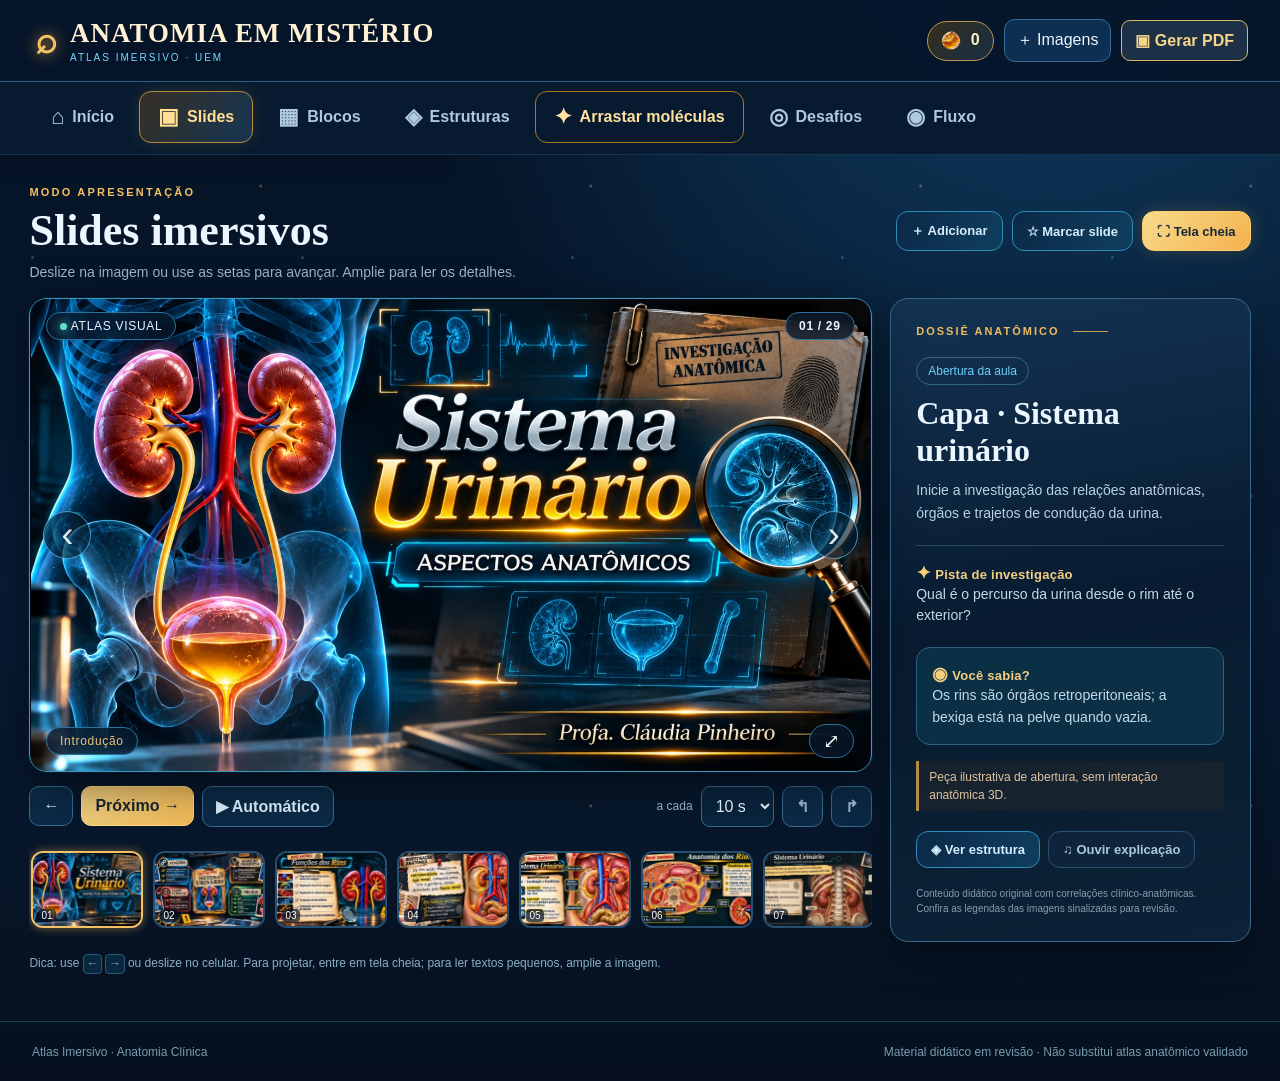
==== commit 63478b53: "Add files via upload" ====
--- a/index.html
+++ b/index.html
@@ -14,7 +14,7 @@
  <div class="app-shell">
   <header class="topbar">
    <button class="brand" data-route="inicio" aria-label="Ir para o início"><span class="brand-mark">⌕</span><span class="brand-text"><strong>ANATOMIA EM MISTÉRIO</strong><small>ATLAS IMERSIVO · UEM</small></span></button>
-   <div class="top-right"><span class="coin-chip" title="Moedas recebidas em desafios"><img class="coin-icon" src="assets/1000051016.webp" alt=""> <strong id="coinsTop">0</strong></span><button id="importBtn" class="icon-button" title="Adicionar imagens ao atlas" aria-label="Adicionar imagens">＋ <span class="hide-mobile">Imagens</span></button><button id="installBtn" class="button-install" hidden>Instalar app</button></div>
+   <div class="top-right"><span class="coin-chip" title="Moedas recebidas em desafios"><img class="coin-icon" src="assets/1000051016.webp" alt=""> <strong id="coinsTop">0</strong></span><button id="importBtn" class="icon-button" title="Adicionar imagens ao atlas" aria-label="Adicionar imagens">＋ <span class="hide-mobile">Imagens</span></button><button class="button-pdf" id="pdfReportBtn" type="button" title="Exportar respostas e slides marcados em PDF">▣ Gerar PDF</button><button id="installBtn" class="button-install" hidden>Instalar app</button></div>
   </header>
   <nav class="primary-nav" aria-label="Navegação principal">
    <button data-route="inicio" class="nav-item"><span>⌂</span> Início</button>
@@ -34,7 +34,7 @@
    </section>
 
    <section id="slides" class="view">
-    <div class="section-head"><div><span class="eyebrow">MODO APRESENTAÇÃO</span><h1>Slides imersivos</h1><p>Deslize na imagem ou use as setas para avançar. Amplie para ler os detalhes.</p></div><div class="section-head-actions"><button class="btn btn-outline btn-small" id="slidesImport">＋ Adicionar</button><button class="btn btn-gold btn-small" id="presentationBtn">⛶ Tela cheia</button></div></div>
+    <div class="section-head"><div><span class="eyebrow">MODO APRESENTAÇÃO</span><h1>Slides imersivos</h1><p>Deslize na imagem ou use as setas para avançar. Amplie para ler os detalhes.</p></div><div class="section-head-actions"><button class="btn btn-outline btn-small" id="slidesImport">＋ Adicionar</button><button class="btn btn-outline btn-small" id="markSlideBtn" type="button" aria-pressed="false">☆ Marcar slide</button><button class="btn btn-gold btn-small" id="presentationBtn">⛶ Tela cheia</button></div></div>
     <div class="slide-layout">
      <div class="slide-primary">
       <div class="slide-stage" id="slideStage" tabindex="0" aria-label="Apresentação de imagens anatômicas">
@@ -1787,6 +1787,7 @@
     "As curiosidades e explicações são conteúdo autoral em linha com a perspectiva anatômico-clínica do Moore, mas não são transcrição nem citação de páginas da obra; exigem revisão docente antes da publicação."
   ]
 }</script>
+ <script src="relatorio-pdf.js" defer></script>
  <script src="app.js" defer></script>
  <script src="laboratorio.js" defer></script>
 </body>
--- a/style.css
+++ b/style.css
@@ -2,3 +2,7 @@
 @media(max-width:1050px){.slide-layout{grid-template-columns:minmax(0,1.35fr) minmax(260px,.85fr)}.block-grid,.structure-grid{grid-template-columns:repeat(2,minmax(0,1fr))}.home-hero{grid-template-columns:1fr .6fr}.slide-stage{min-height:290px}}@media(max-width:760px){.topbar{padding:12px 13px}.brand-mark{font-size:30px}.brand-text strong{font-size:16px}.brand-text small{font-size:9px;letter-spacing:.9px}.hide-mobile{display:none}.icon-button{padding:9px}.primary-nav{padding:6px 8px}.nav-item{padding:10px 11px;font-size:12px}.nav-item span{font-size:17px}.main{padding:18px 12px 22px}.slide-layout,.quiz-layout,.flow-layout{grid-template-columns:1fr}.slide-stage{min-height:0;max-height:none;aspect-ratio:16/10}.stage-arrow{width:35px;height:35px;font-size:29px}.stage-arrow.prev{left:5px}.stage-arrow.next{right:5px}.slide-info{padding:18px}.slide-info .info-section{margin-top:12px;padding-top:12px}.slide-controls{gap:8px}.control-btn{padding:9px}.home-hero{display:flex;flex-direction:column-reverse}.home-hero>img{height:230px;min-height:0;mask-image:linear-gradient(to top,transparent,#000 23%)}.hero-copy{padding:22px}.hero-copy h1{font-size:34px}.hero-metrics{margin-top:15px}.path-grid{grid-template-columns:1fr}.path-card{min-height:190px;padding:20px}.block-grid,.structure-grid{grid-template-columns:1fr 1fr;gap:10px}.block-cover{height:130px}.block-body{padding:12px}.block-body h3{font-size:16px}.block-body p{font-size:12px}.block-footer{flex-wrap:wrap}.structure-card{padding:12px}.structure-card h3{font-size:16px}.structure-card p{font-size:12px}.search-panel{grid-template-columns:1fr}.section-head h1{font-size:30px}.quiz-answers{grid-template-columns:1fr}.flow-image-wrap{height:350px}.footer{flex-direction:column;gap:6px}.thumb{flex-basis:96px;height:68px}}@media(max-width:440px){.block-grid,.structure-grid{grid-template-columns:1fr}.block-cover{height:180px}.stage-top,.stage-bottom{left:7px;right:7px}.stage-top .live-pill,.stage-top .counter{font-size:9px;padding:5px 8px}.nav-item{gap:5px;padding:9px}.top-right{gap:5px}.coin-chip{padding:7px 8px}.slide-controls .control-group:last-child{display:none}.hero-actions .btn{font-size:12px}.zoom-actions span{display:none}.zoom-actions{justify-content:center}}
 
 .coin-icon{width:20px;height:20px;object-fit:contain;vertical-align:middle;margin-right:5px}.molecule-game{border:1px solid #365b81;border-radius:16px;background:linear-gradient(130deg,#0a1830,#142c45);margin-top:20px;padding:17px}.molecule-head{display:flex;gap:15px;align-items:center}.molecule-head>img{width:62px;height:95px;object-fit:contain;flex:0 0 62px}.molecule-head h3{font-size:17px;margin:7px 0}.molecule-head p{color:#aac8dd;font-size:13px;line-height:1.4}.molecules{display:grid;grid-template-columns:repeat(4,minmax(0,1fr));gap:10px;margin:13px 0}.molecules button{background:linear-gradient(#143550,#061c31);border:1px solid #3d7597;border-radius:14px;color:#e4f4ff;display:grid;place-items:center;gap:5px;padding:11px 3px;transition:transform .2s}.molecules button:hover:not(:disabled){transform:translateY(-4px)}.molecules img{width:76px;height:76px;object-fit:contain;animation:particleBreathe 3s ease-in-out infinite}.molecules b{font-size:11px}.molecules button.molecule-right{border:2px solid #5fe2ac;background:#115845}.molecules button.molecule-wrong{border:2px solid #e6797c;background:#592b38}.molecules button:disabled{opacity:.92}.molecule-game #moleculeFeedback{font-size:13px;color:#f7d997;line-height:1.5;min-height:40px}.molecule-reset{background:none;border:0;color:#6cdaff;font-size:12px;padding:5px 0}@keyframes particleBreathe{0%,100%{transform:translateY(0)}50%{transform:translateY(-5px)}}@media(max-width:450px){.molecules{grid-template-columns:repeat(2,1fr)}.molecule-head img{width:45px;flex-basis:45px}.molecule-head h3{font-size:15px}}
+
+/* PDF report and saved-slide controls */
+.button-pdf{border:1px solid #d9b66f;color:#f5d68b;background:#1c3145;border-radius:9px;padding:10px 13px;font-weight:750;white-space:nowrap;cursor:pointer}.button-pdf:hover{background:#29465d}.button-pdf:disabled{opacity:.6}.section-head-actions{flex-wrap:wrap}
+@media(max-width:500px){.button-pdf{font-size:12px;padding:8px 9px}.top-right{gap:5px}}
